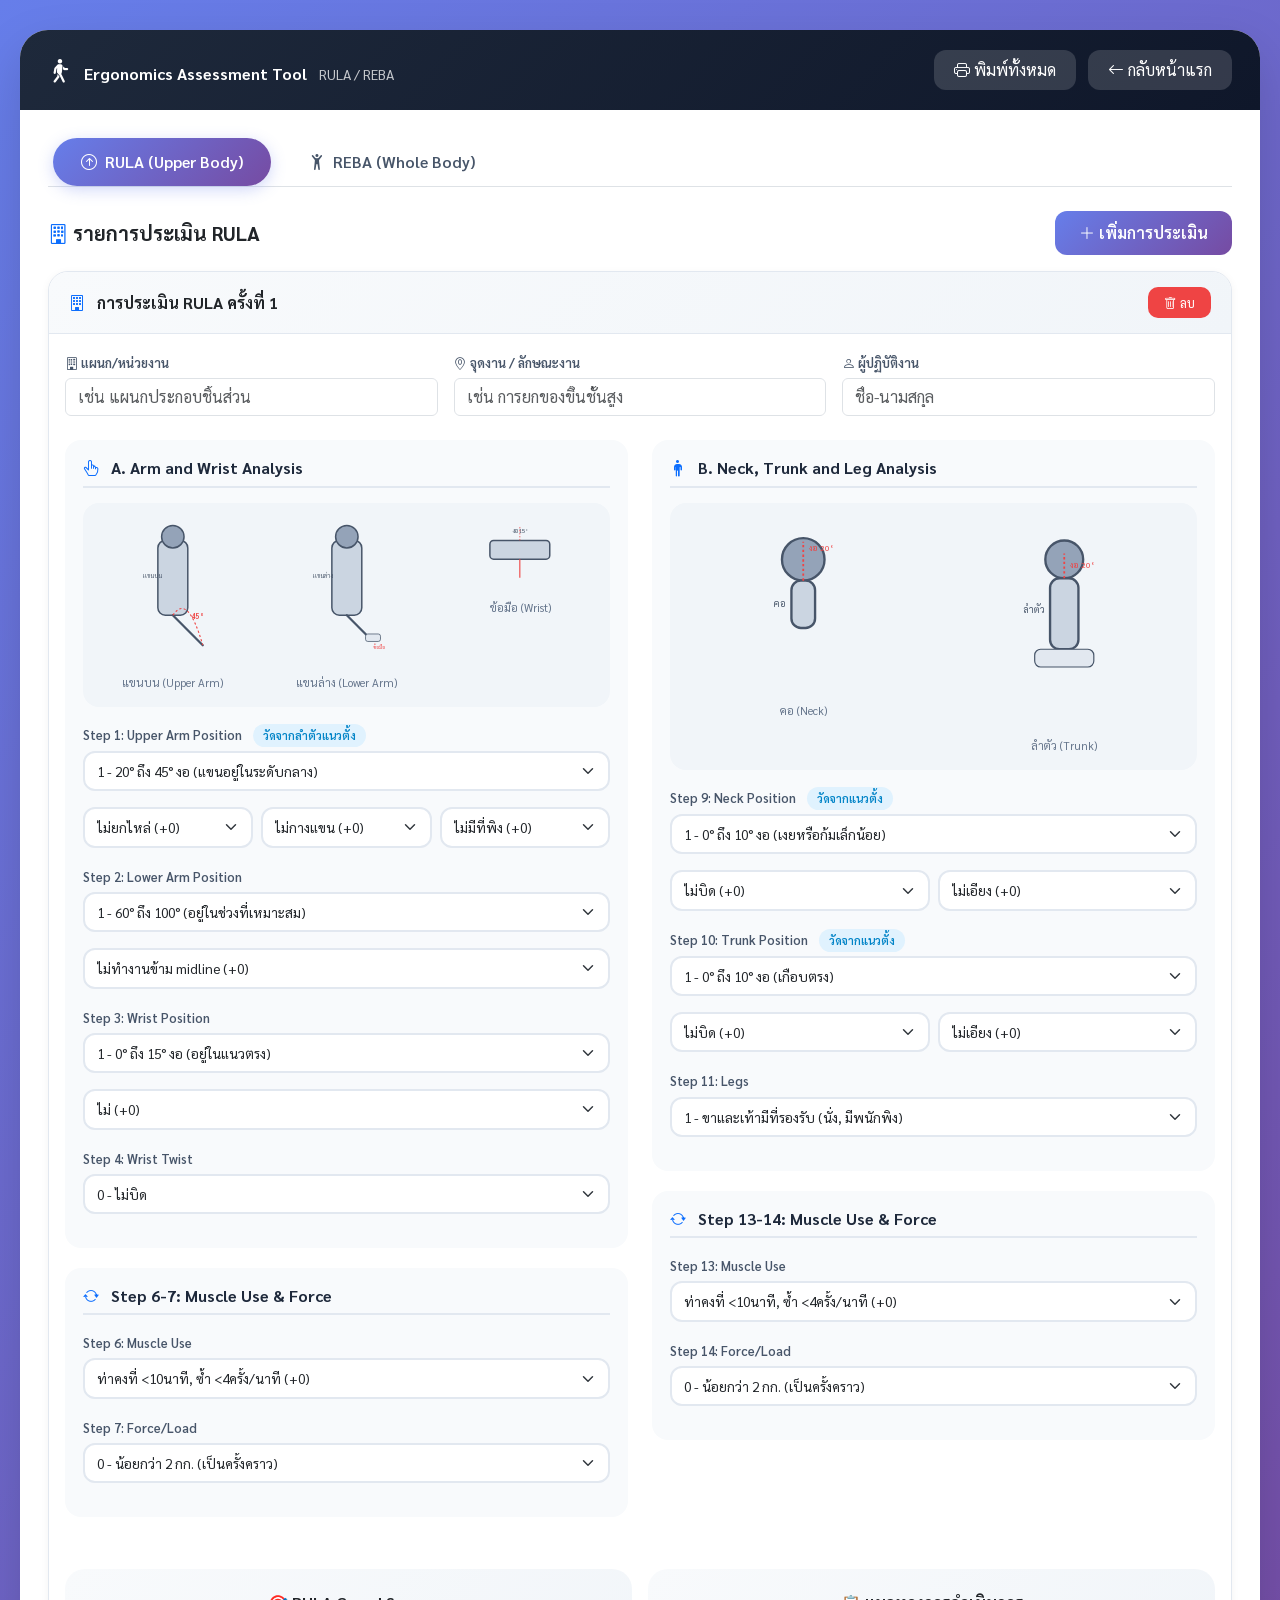
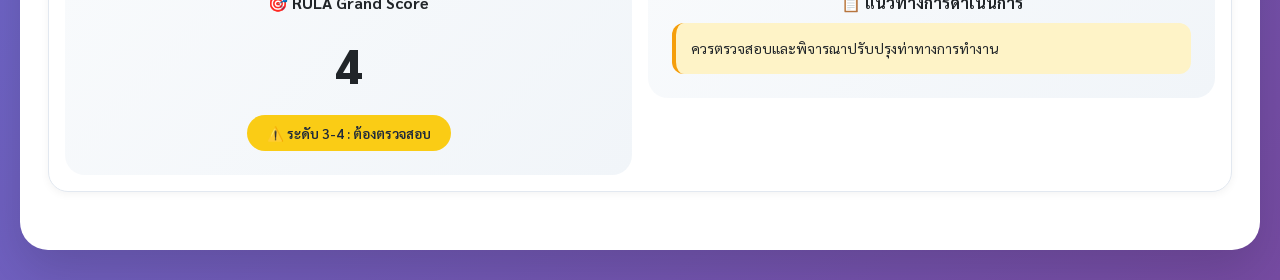
==== ergonomic.html @ 59c5df76 "Add files via upload" ====
<!DOCTYPE html>
<html lang="th">
<head>
    <meta charset="UTF-8">
    <meta name="viewport" content="width=device-width, initial-scale=1.0">
    <title>Ergonomics - RULA & REBA Assessment</title>
    <link href="https://cdnjs.cloudflare.com/ajax/libs/bootstrap/5.3.0/css/bootstrap.min.css" rel="stylesheet">
    <link rel="stylesheet" href="https://cdn.jsdelivr.net/npm/bootstrap-icons@1.11.1/font/bootstrap-icons.css">
    <link href="https://fonts.googleapis.com/css2?family=Sarabun:wght@400;500;600;700&display=swap" rel="stylesheet">
    <style>
        * { font-family: 'Sarabun', sans-serif; }
        
        body {
            background: linear-gradient(135deg, #667eea 0%, #764ba2 100%);
            min-height: 100vh;
            padding: 30px 20px;
        }
        
        .main-container { max-width: 1500px; margin: 0 auto; }
        
        .tool-page {
            background: white;
            border-radius: 28px;
            box-shadow: 0 20px 50px rgba(0,0,0,0.15);
            overflow: hidden;
        }
        
        .tool-header {
            background: linear-gradient(135deg, #1e293b 0%, #0f172a 100%);
            color: white;
            padding: 20px 28px;
        }
        
        .tool-body { padding: 28px; }
        
        .btn-back, .btn-print {
            background: rgba(255,255,255,0.15);
            border: none;
            color: white;
            padding: 8px 20px;
            border-radius: 12px;
            transition: all 0.2s;
        }
        
        .btn-back:hover, .btn-print:hover {
            background: rgba(255,255,255,0.25);
            transform: translateY(-2px);
        }
        
        .nav-tabs .nav-link {
            font-weight: 600;
            color: #475569;
            border: none;
            padding: 12px 28px;
            border-radius: 30px;
            margin: 0 5px;
            transition: all 0.3s;
        }
        
        .nav-tabs .nav-link.active {
            background: linear-gradient(135deg, #667eea 0%, #764ba2 100%);
            color: white;
            box-shadow: 0 4px 15px rgba(102,126,234,0.3);
        }
        
        .assessment-card {
            background: #ffffff;
            border-radius: 20px;
            margin-bottom: 30px;
            border: 1px solid #e2e8f0;
            box-shadow: 0 2px 8px rgba(0,0,0,0.05);
            overflow: hidden;
        }
        
        .card-header-custom {
            background: linear-gradient(135deg, #f8fafc 0%, #f1f5f9 100%);
            padding: 15px 20px;
            border-bottom: 1px solid #e2e8f0;
        }
        
        .form-section {
            background: #f8fafc;
            border-radius: 16px;
            padding: 18px;
            margin-bottom: 20px;
        }
        
        .form-section h6 {
            font-weight: 700;
            color: #1e293b;
            margin-bottom: 15px;
            padding-bottom: 8px;
            border-bottom: 2px solid #e2e8f0;
        }
        
        /* ภาพประกอบท่าทาง */
        .posture-img {
            background: #f1f5f9;
            border-radius: 16px;
            padding: 15px;
            text-align: center;
            margin-bottom: 15px;
        }
        
        .posture-img svg {
            max-width: 100%;
            height: auto;
        }
        
        .posture-img .caption {
            font-size: 0.7rem;
            color: #64748b;
            margin-top: 8px;
        }
        
        .angle-badge {
            background: #e0f2fe;
            color: #0284c7;
            padding: 4px 10px;
            border-radius: 20px;
            font-size: 0.7rem;
            font-weight: 600;
            margin-left: 8px;
        }
        
        .form-label-custom {
            font-weight: 600;
            font-size: 0.8rem;
            color: #475569;
            margin-bottom: 6px;
        }
        
        .form-select {
            border: 2px solid #e2e8f0;
            border-radius: 12px;
            padding: 8px 12px;
            font-size: 0.85rem;
        }
        
        .form-select:focus {
            border-color: #667eea;
            box-shadow: 0 0 0 3px rgba(102,126,234,0.1);
        }
        
        .score-card {
            background: linear-gradient(135deg, #f8fafc 0%, #f1f5f9 100%);
            border-radius: 20px;
            padding: 24px;
            text-align: center;
        }
        
        .risk-score { font-size: 3rem; font-weight: 800; margin: 15px 0; }
        
        .result-badge {
            padding: 8px 20px;
            border-radius: 30px;
            font-weight: 600;
            font-size: 0.85rem;
            display: inline-block;
        }
        
        .level-1 { background: #22c55e; color: white; }
        .level-2 { background: #84cc16; color: white; }
        .level-3 { background: #facc15; color: #1e293b; }
        .level-4 { background: #f97316; color: white; }
        .level-5 { background: #ef4444; color: white; }
        .level-6 { background: #7c2d12; color: white; }
        .level-7 { background: #450a0a; color: white; }
        
        .action-card {
            background: #fef3c7;
            border-left: 4px solid #f59e0b;
            padding: 15px;
            border-radius: 12px;
            margin-top: 10px;
            text-align: left;
        }
        
        .btn-gradient {
            background: linear-gradient(135deg, #667eea 0%, #764ba2 100%);
            border: none;
            color: white;
            padding: 10px 24px;
            border-radius: 12px;
            font-weight: 600;
            transition: all 0.3s;
        }
        
        .btn-gradient:hover {
            transform: translateY(-2px);
            box-shadow: 0 5px 15px rgba(102,126,234,0.4);
        }
        
        .btn-danger-custom {
            background: #ef4444;
            border: none;
            color: white;
            padding: 6px 16px;
            border-radius: 10px;
            font-size: 0.8rem;
        }
        
        .btn-danger-custom:hover { background: #dc2626; }
        
        @media print {
            body { background: white; padding: 0; }
            .no-print, .tool-header .btn-back, .tool-header .btn-print,
            .btn-gradient, .btn-danger-custom { display: none !important; }
            .assessment-card { break-inside: avoid; page-break-inside: avoid; }
            .posture-img svg { max-width: 100%; }
        }
        
        @media (max-width: 768px) {
            body { padding: 20px 15px; }
            .tool-body { padding: 20px; }
            .risk-score { font-size: 2rem; }
        }
    </style>
</head>
<body>

<div class="main-container">
    <div class="tool-page">
        <div class="tool-header d-flex justify-content-between align-items-center">
            <div>
                <i class="bi bi-person-walking fs-4 me-2"></i>
                <strong>Ergonomics Assessment Tool</strong>
                <span class="ms-2 small opacity-75">RULA / REBA</span>
            </div>
            <div class="no-print">
                <button class="btn-print me-2" onclick="window.print()"><i class="bi bi-printer"></i> พิมพ์ทั้งหมด</button>
                <button class="btn-back" onclick="location.href='index.html'"><i class="bi bi-arrow-left"></i> กลับหน้าแรก</button>
            </div>
        </div>
        
        <div class="tool-body">
            <ul class="nav nav-tabs mb-4" id="ergoTab" role="tablist">
                <li class="nav-item">
                    <button class="nav-link active" data-bs-toggle="tab" data-bs-target="#rula">
                        <i class="bi bi-arrow-up-circle me-2"></i>RULA (Upper Body)
                    </button>
                </li>
                <li class="nav-item">
                    <button class="nav-link" data-bs-toggle="tab" data-bs-target="#reba">
                        <i class="bi bi-person-arms-up me-2"></i>REBA (Whole Body)
                    </button>
                </li>
            </ul>
            
            <div class="tab-content">
                <!-- ==================== RULA TAB ==================== -->
                <div class="tab-pane fade show active" id="rula">
                    <div class="d-flex justify-content-between align-items-center mb-3 no-print">
                        <h5 class="fw-bold mb-0"><i class="bi bi-building text-primary"></i> รายการประเมิน RULA</h5>
                        <button class="btn-gradient btn-sm" onclick="addRulaAssessment()">
                            <i class="bi bi-plus-lg"></i> เพิ่มการประเมิน
                        </button>
                    </div>
                    <div id="rulaContainer"></div>
                </div>
                
                <!-- ==================== REBA TAB ==================== -->
                <div class="tab-pane fade" id="reba">
                    <div class="d-flex justify-content-between align-items-center mb-3 no-print">
                        <h5 class="fw-bold mb-0"><i class="bi bi-building text-success"></i> รายการประเมิน REBA</h5>
                        <button class="btn-gradient btn-sm" onclick="addRebaAssessment()">
                            <i class="bi bi-plus-lg"></i> เพิ่มการประเมิน
                        </button>
                    </div>
                    <div id="rebaContainer"></div>
                </div>
            </div>
        </div>
    </div>
</div>

<script src="https://cdn.jsdelivr.net/npm/bootstrap@5.3.0/dist/js/bootstrap.bundle.min.js"></script>
<script>
    let rulaCount = 0;
    let rebaCount = 0;
    
    // ฟังก์ชันสร้าง SVG ภาพประกอบ Upper Arm
    function getUpperArmSVG() {
        return `<svg viewBox="0 0 200 200" width="100%" height="120">
            <rect x="80" y="30" width="40" height="100" rx="10" fill="#cbd5e1" stroke="#475569" stroke-width="2"/>
            <circle cx="100" cy="25" r="15" fill="#94a3b8" stroke="#475569" stroke-width="2"/>
            <line x1="100" y1="130" x2="140" y2="170" stroke="#475569" stroke-width="3" stroke-linecap="round"/>
            <!-- แสดงองศา -->
            <path d="M 100 130 Q 120 100 140 170" fill="none" stroke="#ef4444" stroke-width="1.5" stroke-dasharray="3,3"/>
            <text x="125" y="135" font-size="9" fill="#ef4444" font-weight="bold">45°</text>
            <text x="60" y="80" font-size="8" fill="#475569">แขนบน</text>
        </svg>`;
    }
    
    function getLowerArmSVG() {
        return `<svg viewBox="0 0 200 200" width="100%" height="120">
            <rect x="80" y="30" width="40" height="100" rx="10" fill="#cbd5e1" stroke="#475569" stroke-width="2"/>
            <circle cx="100" cy="25" r="15" fill="#94a3b8" stroke="#475569" stroke-width="2"/>
            <line x1="100" y1="130" x2="130" y2="160" stroke="#475569" stroke-width="3" stroke-linecap="round"/>
            <!-- ข้อมือ -->
            <rect x="125" y="155" width="20" height="10" rx="3" fill="#e2e8f0" stroke="#475569" stroke-width="1"/>
            <text x="55" y="80" font-size="8" fill="#475569">แขนล่าง</text>
            <text x="135" y="175" font-size="7" fill="#ef4444">ข้อมือ</text>
        </svg>`;
    }
    
    function getWristSVG() {
        return `<svg viewBox="0 0 200 100" width="100%" height="60">
            <rect x="60" y="30" width="80" height="25" rx="5" fill="#cbd5e1" stroke="#475569" stroke-width="2"/>
            <text x="100" y="20" text-anchor="middle" font-size="8" fill="#475569">งอ 15°</text>
            <line x1="100" y1="30" x2="100" y2="10" stroke="#ef4444" stroke-width="1" stroke-dasharray="2,2"/>
            <path d="M 100 55 Q 100 70 100 80" fill="none" stroke="#ef4444" stroke-width="1.5"/>
        </svg>`;
    }
    
    function getNeckSVG() {
        return `<svg viewBox="0 0 200 150" width="100%" height="90">
            <circle cx="100" cy="35" r="18" fill="#94a3b8" stroke="#475569" stroke-width="2"/>
            <rect x="90" y="53" width="20" height="40" rx="8" fill="#cbd5e1" stroke="#475569" stroke-width="2"/>
            <path d="M 100 53 Q 100 35 100 20" fill="none" stroke="#ef4444" stroke-width="1.5" stroke-dasharray="2,2"/>
            <text x="105" y="28" font-size="7" fill="#ef4444">งอ 20°</text>
            <text x="75" y="75" font-size="8" fill="#475569">คอ</text>
        </svg>`;
    }
    
    function getTrunkSVG() {
        return `<svg viewBox="0 0 200 180" width="100%" height="110">
            <circle cx="100" cy="35" r="16" fill="#94a3b8" stroke="#475569" stroke-width="2"/>
            <rect x="88" y="51" width="24" height="60" rx="8" fill="#cbd5e1" stroke="#475569" stroke-width="2"/>
            <rect x="75" y="111" width="50" height="15" rx="5" fill="#e2e8f0" stroke="#475569" stroke-width="1"/>
            <path d="M 100 51 L 100 30" fill="none" stroke="#ef4444" stroke-width="1.5" stroke-dasharray="2,2"/>
            <text x="105" y="42" font-size="7" fill="#ef4444">งอ 20°</text>
            <text x="65" y="80" font-size="8" fill="#475569">ลำตัว</text>
        </svg>`;
    }
    
    // ==================== RULA ====================
    function addRulaAssessment() {
        rulaCount++;
        const html = `
            <div class="assessment-card" id="rula-card-${rulaCount}">
                <div class="card-header-custom d-flex justify-content-between align-items-center">
                    <div>
                        <i class="bi bi-building text-primary me-2"></i>
                        <strong>การประเมิน RULA ครั้งที่ ${rulaCount}</strong>
                    </div>
                    <button class="btn-danger-custom btn-sm no-print" onclick="document.getElementById('rula-card-${rulaCount}').remove()">
                        <i class="bi bi-trash"></i> ลบ
                    </button>
                </div>
                
                <div class="p-3">
                    <div class="row g-3 mb-4">
                        <div class="col-md-4">
                            <label class="form-label-custom"><i class="bi bi-building"></i> แผนก/หน่วยงาน</label>
                            <input type="text" class="form-control rula-dept" id="rula-dept-${rulaCount}" placeholder="เช่น แผนกประกอบชิ้นส่วน">
                        </div>
                        <div class="col-md-4">
                            <label class="form-label-custom"><i class="bi bi-geo-alt"></i> จุดงาน / ลักษณะงาน</label>
                            <input type="text" class="form-control rula-workstation" id="rula-ws-${rulaCount}" placeholder="เช่น การยกของขึ้นชั้นสูง">
                        </div>
                        <div class="col-md-4">
                            <label class="form-label-custom"><i class="bi bi-person"></i> ผู้ปฏิบัติงาน</label>
                            <input type="text" class="form-control rula-worker" id="rula-worker-${rulaCount}" placeholder="ชื่อ-นามสกุล">
                        </div>
                    </div>
                    
                    <div class="row">
                        <!-- A. Arm and Wrist Analysis -->
                        <div class="col-md-6">
                            <div class="form-section">
                                <h6><i class="bi bi-hand-index-thumb text-primary me-2"></i> A. Arm and Wrist Analysis</h6>
                                
                                <!-- Upper Arm ภาพประกอบ -->
                                <div class="posture-img">
                                    <div class="row">
                                        <div class="col-4">${getUpperArmSVG()}<div class="caption">แขนบน (Upper Arm)</div></div>
                                        <div class="col-4">${getLowerArmSVG()}<div class="caption">แขนล่าง (Lower Arm)</div></div>
                                        <div class="col-4">${getWristSVG()}<div class="caption">ข้อมือ (Wrist)</div></div>
                                    </div>
                                </div>
                                
                                <!-- Step 1: Upper Arm -->
                                <div class="mb-3">
                                    <label class="form-label-custom">Step 1: Upper Arm Position <span class="angle-badge">วัดจากลำตัวแนวตั้ง</span></label>
                                    <select class="form-select rula-upper" data-id="${rulaCount}">
                                        <option value="1">1 - 20° ถึง 45° งอ (แขนอยู่ในระดับกลาง)</option>
                                        <option value="2">2 - 45° ถึง 90° งอ (แขนยกขึ้น)</option>
                                        <option value="3">3 - มากกว่า 90° งอ (แขนยกสูง)</option>
                                        <option value="4">4 - ยกไหล่ / แขนพาดหลัง</option>
                                    </select>
                                </div>
                                
                                <!-- Step 1a Adjustments -->
                                <div class="row g-2 mb-3">
                                    <div class="col-4">
                                        <select class="form-select form-select-sm rula-raised" data-id="${rulaCount}">
                                            <option value="0">ไม่ยกไหล่ (+0)</option>
                                            <option value="1">ยกไหล่ (+1)</option>
                                        </select>
                                    </div>
                                    <div class="col-4">
                                        <select class="form-select form-select-sm rula-abducted" data-id="${rulaCount}">
                                            <option value="0">ไม่กางแขน (+0)</option>
                                            <option value="1">กางแขน (+1)</option>
                                        </select>
                                    </div>
                                    <div class="col-4">
                                        <select class="form-select form-select-sm rula-supported" data-id="${rulaCount}">
                                            <option value="0">ไม่มีที่พิง (+0)</option>
                                            <option value="-1">มีที่พิงหรือตัวเอน (-1)</option>
                                        </select>
                                    </div>
                                </div>
                                
                                <!-- Step 2: Lower Arm -->
                                <div class="mb-3">
                                    <label class="form-label-custom">Step 2: Lower Arm Position</label>
                                    <select class="form-select rula-lower" data-id="${rulaCount}">
                                        <option value="1">1 - 60° ถึง 100° (อยู่ในช่วงที่เหมาะสม)</option>
                                        <option value="2">2 - น้อยกว่า 60° หรือ มากกว่า 100° (งอมากหรือเหยียดตรง)</option>
                                    </select>
                                </div>
                                
                                <!-- Step 2a -->
                                <div class="mb-3">
                                    <select class="form-select rula-midline" data-id="${rulaCount}">
                                        <option value="0">ไม่ทำงานข้าม midline (+0)</option>
                                        <option value="1">ทำงานข้าม midline หรือออกนอกตัว (+1)</option>
                                    </select>
                                </div>
                                
                                <!-- Step 3: Wrist -->
                                <div class="mb-3">
                                    <label class="form-label-custom">Step 3: Wrist Position</label>
                                    <select class="form-select rula-wrist" data-id="${rulaCount}">
                                        <option value="1">1 - 0° ถึง 15° งอ (อยู่ในแนวตรง)</option>
                                        <option value="2">2 - มากกว่า 15° งอ (งอหรือเหยียดมาก)</option>
                                    </select>
                                </div>
                                
                                <!-- Step 3a -->
                                <div class="mb-3">
                                    <select class="form-select rula-wrist-bend" data-id="${rulaCount}">
                                        <option value="0">ไม่ (+0)</option>
                                        <option value="1">งอจาก midline หรือเอียงข้าง (+1)</option>
                                    </select>
                                </div>
                                
                                <!-- Step 4: Wrist Twist -->
                                <div class="mb-3">
                                    <label class="form-label-custom">Step 4: Wrist Twist</label>
                                    <select class="form-select rula-wrist-twist" data-id="${rulaCount}">
                                        <option value="0">0 - ไม่บิด</option>
                                        <option value="1">1 - บิดในระดับกลาง</option>
                                        <option value="2">2 - บิดสุดช่วง</option>
                                    </select>
                                </div>
                            </div>
                            
                            <!-- Muscle & Force -->
                            <div class="form-section">
                                <h6><i class="bi bi-arrow-repeat me-2 text-primary"></i> Step 6-7: Muscle Use & Force</h6>
                                <div class="mb-3">
                                    <label class="form-label-custom">Step 6: Muscle Use</label>
                                    <select class="form-select rula-muscle" data-id="${rulaCount}">
                                        <option value="0">ท่าคงที่ &lt;10นาที, ซ้ำ &lt;4ครั้ง/นาที (+0)</option>
                                        <option value="1">ท่าคงที่ &gt;10นาที หรือ ซ้ำ &gt;4ครั้ง/นาที (+1)</option>
                                    </select>
                                </div>
                                <div class="mb-3">
                                    <label class="form-label-custom">Step 7: Force/Load</label>
                                    <select class="form-select rula-force" data-id="${rulaCount}">
                                        <option value="0">0 - น้อยกว่า 2 กก. (เป็นครั้งคราว)</option>
                                        <option value="1">1 - 2-10 กก. (เป็นครั้งคราว)</option>
                                        <option value="2">2 - 2-10 กก. (คงที่หรือซ้ำ)</option>
                                        <option value="3">3 - มากกว่า 10 กก. หรือซ้ำ หรือแรงกระแทก</option>
                                    </select>
                                </div>
                            </div>
                        </div>
                        
                        <!-- B. Neck, Trunk and Leg Analysis -->
                        <div class="col-md-6">
                            <div class="form-section">
                                <h6><i class="bi bi-person-standing text-primary me-2"></i> B. Neck, Trunk and Leg Analysis</h6>
                                
                                <!-- Neck & Trunk ภาพประกอบ -->
                                <div class="posture-img">
                                    <div class="row">
                                        <div class="col-6">${getNeckSVG()}<div class="caption">คอ (Neck)</div></div>
                                        <div class="col-6">${getTrunkSVG()}<div class="caption">ลำตัว (Trunk)</div></div>
                                    </div>
                                </div>
                                
                                <!-- Step 9: Neck -->
                                <div class="mb-3">
                                    <label class="form-label-custom">Step 9: Neck Position <span class="angle-badge">วัดจากแนวตั้ง</span></label>
                                    <select class="form-select rula-neck" data-id="${rulaCount}">
                                        <option value="1">1 - 0° ถึง 10° งอ (เงยหรือก้มเล็กน้อย)</option>
                                        <option value="2">2 - 10° ถึง 20° งอ (ก้มปานกลาง)</option>
                                        <option value="3">3 - มากกว่า 20° งอ (ก้มมาก)</option>
                                        <option value="4">4 - เหยียด (แหงนคอ)</option>
                                    </select>
                                </div>
                                
                                <!-- Step 9a -->
                                <div class="row g-2 mb-3">
                                    <div class="col-6">
                                        <select class="form-select form-select-sm rula-neck-twist" data-id="${rulaCount}">
                                            <option value="0">ไม่บิด (+0)</option>
                                            <option value="1">บิด (+1)</option>
                                        </select>
                                    </div>
                                    <div class="col-6">
                                        <select class="form-select form-select-sm rula-neck-side" data-id="${rulaCount}">
                                            <option value="0">ไม่เอียง (+0)</option>
                                            <option value="1">เอียงข้าง (+1)</option>
                                        </select>
                                    </div>
                                </div>
                                
                                <!-- Step 10: Trunk -->
                                <div class="mb-3">
                                    <label class="form-label-custom">Step 10: Trunk Position <span class="angle-badge">วัดจากแนวตั้ง</span></label>
                                    <select class="form-select rula-trunk" data-id="${rulaCount}">
                                        <option value="1">1 - 0° ถึง 10° งอ (เกือบตรง)</option>
                                        <option value="2">2 - 10° ถึง 20° งอ (ก้มเล็กน้อย)</option>
                                        <option value="3">3 - 20° ถึง 60° งอ (ก้มปานกลาง)</option>
                                        <option value="4">4 - มากกว่า 60° งอ (ก้มมาก)</option>
                                    </select>
                                </div>
                                
                                <!-- Step 10a -->
                                <div class="row g-2 mb-3">
                                    <div class="col-6">
                                        <select class="form-select form-select-sm rula-trunk-twist" data-id="${rulaCount}">
                                            <option value="0">ไม่บิด (+0)</option>
                                            <option value="1">บิด (+1)</option>
                                        </select>
                                    </div>
                                    <div class="col-6">
                                        <select class="form-select form-select-sm rula-trunk-side" data-id="${rulaCount}">
                                            <option value="0">ไม่เอียง (+0)</option>
                                            <option value="1">เอียงข้าง (+1)</option>
                                        </select>
                                    </div>
                                </div>
                                
                                <!-- Step 11: Legs -->
                                <div class="mb-3">
                                    <label class="form-label-custom">Step 11: Legs</label>
                                    <select class="form-select rula-legs" data-id="${rulaCount}">
                                        <option value="1">1 - ขาและเท้ามีที่รองรับ (นั่ง, มีพนักพิง)</option>
                                        <option value="2">2 - ขาและเท้าไม่มีที่รองรับ (ยืน, เดิน, เอนตัว)</option>
                                    </select>
                                </div>
                            </div>
                            
                            <!-- Muscle & Force for Neck/Trunk -->
                            <div class="form-section">
                                <h6><i class="bi bi-arrow-repeat me-2 text-primary"></i> Step 13-14: Muscle Use & Force</h6>
                                <div class="mb-3">
                                    <label class="form-label-custom">Step 13: Muscle Use</label>
                                    <select class="form-select rula-muscle-b" data-id="${rulaCount}">
                                        <option value="0">ท่าคงที่ &lt;10นาที, ซ้ำ &lt;4ครั้ง/นาที (+0)</option>
                                        <option value="1">ท่าคงที่ &gt;10นาที หรือ ซ้ำ &gt;4ครั้ง/นาที (+1)</option>
                                    </select>
                                </div>
                                <div class="mb-3">
                                    <label class="form-label-custom">Step 14: Force/Load</label>
                                    <select class="form-select rula-force-b" data-id="${rulaCount}">
                                        <option value="0">0 - น้อยกว่า 2 กก. (เป็นครั้งคราว)</option>
                                        <option value="1">1 - 2-10 กก. (เป็นครั้งคราว)</option>
                                        <option value="2">2 - 2-10 กก. (คงที่หรือซ้ำ)</option>
                                        <option value="3">3 - มากกว่า 10 กก. หรือซ้ำ หรือแรงกระแทก</option>
                                    </select>
                                </div>
                            </div>
                        </div>
                    </div>
                    
                    <!-- RULA Results -->
                    <div class="row mt-3 g-3" id="rula-result-${rulaCount}">
                        <div class="col-md-6">
                            <div class="score-card">
                                <h6 class="fw-bold mb-2">🎯 RULA Grand Score</h6>
                                <div class="risk-score" id="rula-score-${rulaCount}">-</div>
                                <div id="rula-level-${rulaCount}"></div>
                            </div>
                        </div>
                        <div class="col-md-6">
                            <div class="score-card">
                                <h6 class="fw-bold mb-2">📋 แนวทางการดำเนินการ</h6>
                                <div id="rula-action-${rulaCount}" class="small">รอการประเมิน...</div>
                            </div>
                        </div>
                    </div>
                </div>
            </div>
        `;
        document.getElementById('rulaContainer').insertAdjacentHTML('beforeend', html);
        attachRulaEvents(rulaCount);
    }
    
    function attachRulaEvents(id) {
        const selectors = ['.rula-upper', '.rula-raised', '.rula-abducted', '.rula-supported',
            '.rula-lower', '.rula-midline', '.rula-wrist', '.rula-wrist-bend',
            '.rula-wrist-twist', '.rula-neck', '.rula-neck-twist', '.rula-neck-side',
            '.rula-trunk', '.rula-trunk-twist', '.rula-trunk-side', '.rula-legs',
            '.rula-muscle', '.rula-force', '.rula-muscle-b', '.rula-force-b'];
        
        for (let s of selectors) {
            const el = document.querySelector(`${s}[data-id="${id}"]`);
            if (el) {
                el.removeEventListener('change', () => calculateRULAForId(id));
                el.addEventListener('change', () => calculateRULAForId(id));
            }
        }
        calculateRULAForId(id);
    }
    
    function calculateRULAForId(id) {
        function getVal(selector) {
            let el = document.querySelector(`${selector}[data-id="${id}"]`);
            return el ? parseInt(el.value) : 0;
        }
        
        // Upper Arm Score
        let upper = getVal('.rula-upper') || 1;
        let raised = getVal('.rula-raised') || 0;
        let abducted = getVal('.rula-abducted') || 0;
        let supported = getVal('.rula-supported') || 0;
        let upperScore = Math.min(7, Math.max(1, upper + raised + abducted + supported));
        
        // Lower Arm Score
        let lower = getVal('.rula-lower') || 1;
        let midline = getVal('.rula-midline') || 0;
        let lowerScore = lower + midline;
        
        // Wrist Score
        let wrist = getVal('.rula-wrist') || 1;
        let wristBend = getVal('.rula-wrist-bend') || 0;
        let wristScore = wrist + wristBend;
        let wristTwist = getVal('.rula-wrist-twist') || 0;
        
        // Table A
        let tableA = [
            [1,2,2,3,3], [2,2,3,3,4], [3,3,4,4,5],
            [3,4,4,5,5], [4,4,5,5,6], [4,5,5,6,6],
            [5,5,6,6,7], [5,6,6,7,7]
        ];
        let postureA = tableA[Math.min(upperScore,7)-1][Math.min(wristScore,4)];
        
        let muscleA = getVal('.rula-muscle') || 0;
        let forceA = getVal('.rula-force') || 0;
        let armScore = postureA + muscleA + forceA;
        
        // Neck Score
        let neck = getVal('.rula-neck') || 1;
        let neckTwist = getVal('.rula-neck-twist') || 0;
        let neckSide = getVal('.rula-neck-side') || 0;
        let neckScore = Math.min(4, neck + neckTwist + neckSide);
        
        // Trunk Score
        let trunk = getVal('.rula-trunk') || 1;
        let trunkTwist = getVal('.rula-trunk-twist') || 0;
        let trunkSide = getVal('.rula-trunk-side') || 0;
        let trunkScore = Math.min(4, trunk + trunkTwist + trunkSide);
        
        // Legs
        let legs = getVal('.rula-legs') || 1;
        
        // Table B
        let tableB = [
            [1,2,3,4,5,6,7], [2,3,4,5,6,7,8],
            [3,4,5,6,7,8,9], [4,5,6,7,8,9,9]
        ];
        let postureB = tableB[neckScore-1][trunkScore-1];
        if (legs === 2) postureB += 1;
        
        let muscleB = getVal('.rula-muscle-b') || 0;
        let forceB = getVal('.rula-force-b') || 0;
        let neckTrunkScore = postureB + muscleB + forceB;
        
        // Table C
        let tableC = [
            [1,2,3,3,4,5,5,5,6,7,7,7],
            [2,3,4,4,5,6,6,6,7,7,7,7],
            [3,4,5,5,6,7,7,7,7,7,7,7],
            [3,4,5,5,6,7,7,7,7,7,7,7],
            [4,5,6,6,7,7,7,7,7,7,7,7],
            [4,5,6,6,7,7,7,7,7,7,7,7],
            [5,6,7,7,7,7,7,7,7,7,7,7]
        ];
        let finalScore = tableC[Math.min(armScore,6)][Math.min(neckTrunkScore,11)];
        
        // Display
        document.getElementById(`rula-score-${id}`).innerHTML = finalScore;
        
        let levelText = "", levelClass = "", actionText = "";
        if (finalScore <= 2) {
            levelText = "✅ ระดับ 1-2 : ยอมรับได้";
            levelClass = "level-1";
            actionText = "ไม่จำเป็นต้องดำเนินการเพิ่มเติม ติดตามประเมินตามปกติ";
        } else if (finalScore <= 4) {
            levelText = "⚠️ ระดับ 3-4 : ต้องตรวจสอบ";
            levelClass = "level-3";
            actionText = "ควรตรวจสอบและพิจารณาปรับปรุงท่าทางการทำงาน";
        } else if (finalScore <= 6) {
            levelText = "🔴 ระดับ 5-6 : ต้องปรับปรุงโดยด่วน";
            levelClass = "level-5";
            actionText = "จำเป็นต้องดำเนินการปรับปรุงแก้ไขท่าทางการทำงานโดยเร็ว";
        } else {
            levelText = "🆘 ระดับ 7 : อันตรายสูงมาก";
            levelClass = "level-7";
            actionText = "หยุดงานและดำเนินการปรับปรุงทันที";
        }
        
        document.getElementById(`rula-level-${id}`).innerHTML = `<span class="result-badge ${levelClass}">${levelText}</span>`;
        document.getElementById(`rula-action-${id}`).innerHTML = `<div class="action-card">${actionText}</div>`;
    }
    
    // ==================== REBA ====================
    function addRebaAssessment() {
        rebaCount++;
        const html = `
            <div class="assessment-card" id="reba-card-${rebaCount}">
                <div class="card-header-custom d-flex justify-content-between align-items-center">
                    <div>
                        <i class="bi bi-building text-success me-2"></i>
                        <strong>การประเมิน REBA ครั้งที่ ${rebaCount}</strong>
                    </div>
                    <button class="btn-danger-custom btn-sm no-print" onclick="document.getElementById('reba-card-${rebaCount}').remove()">
                        <i class="bi bi-trash"></i> ลบ
                    </button>
                </div>
                
                <div class="p-3">
                    <div class="row g-3 mb-4">
                        <div class="col-md-4">
                            <label class="form-label-custom"><i class="bi bi-building"></i> แผนก/หน่วยงาน</label>
                            <input type="text" class="form-control reba-dept" id="reba-dept-${rebaCount}" placeholder="เช่น แผนกขนย้าย">
                        </div>
                        <div class="col-md-4">
                            <label class="form-label-custom"><i class="bi bi-geo-alt"></i> จุดงาน / ลักษณะงาน</label>
                            <input type="text" class="form-control reba-workstation" id="reba-ws-${rebaCount}" placeholder="เช่น การยกของหนัก">
                        </div>
                        <div class="col-md-4">
                            <label class="form-label-custom"><i class="bi bi-person"></i> ผู้ปฏิบัติงาน</label>
                            <input type="text" class="form-control reba-worker" id="reba-worker-${rebaCount}" placeholder="ชื่อ-นามสกุล">
                        </div>
                    </div>
                    
                    <div class="row">
                        <div class="col-md-6">
                            <div class="form-section">
                                <h6><i class="bi bi-people text-success me-2"></i> A. Neck, Trunk and Leg Analysis</h6>
                                
                                <div class="posture-img">
                                    <div class="row">
                                        <div class="col-6">${getNeckSVG()}<div class="caption">คอ (Neck)</div></div>
                                        <div class="col-6">${getTrunkSVG()}<div class="caption">ลำตัว (Trunk)</div></div>
                                    </div>
                                </div>
                                
                                <div class="mb-2">
                                    <label class="form-label-custom">Neck Position</label>
                                    <select class="form-select reba-neck" data-reba-id="${rebaCount}">
                                        <option value="1">1 - 0° ถึง 20° งอ</option>
                                        <option value="2">2 - มากกว่า 20° งอ หรือ เหยียด</option>
                                    </select>
                                </div>
                                <div class="row g-2 mb-2">
                                    <div class="col-6"><select class="form-select reba-neck-twist" data-reba-id="${rebaCount}"><option value="0">ไม่บิด (0)</option><option value="1">บิด (+1)</option></select></div>
                                    <div class="col-6"><select class="form-select reba-neck-side" data-reba-id="${rebaCount}"><option value="0">ไม่เอียง (0)</option><option value="1">เอียง (+1)</option></select></div>
                                </div>
                                
                                <div class="mb-2">
                                    <label class="form-label-custom">Trunk Position</label>
                                    <select class="form-select reba-trunk" data-reba-id="${rebaCount}">
                                        <option value="1">1 - upright (ตรง)</option>
                                        <option value="2">2 - 0-20° งอ/เหยียด</option>
                                        <option value="3">3 - 20-60° งอ</option>
                                        <option value="4">4 - >60° งอ</option>
                                    </select>
                                </div>
                                <div class="row g-2 mb-2">
                                    <div class="col-6"><select class="form-select reba-trunk-twist" data-reba-id="${rebaCount}"><option value="0">ไม่บิด (0)</option><option value="1">บิด (+1)</option></select></div>
                                    <div class="col-6"><select class="form-select reba-trunk-side" data-reba-id="${rebaCount}"><option value="0">ไม่เอียง (0)</option><option value="1">เอียง (+1)</option></select></div>
                                </div>
                                
                                <div class="mb-2">
                                    <label class="form-label-custom">Legs</label>
                                    <select class="form-select reba-legs" data-reba-id="${rebaCount}">
                                        <option value="1">1 - นั่ง/เดิน</option>
                                        <option value="2">2 - ยืน/ขาเดียว</option>
                                        <option value="3">3 - กึ่งย่อ/เดินไม่ได้</option>
                                    </select>
                                </div>
                                
                                <div class="mb-2">
                                    <label class="form-label-custom">Force/Load</label>
                                    <select class="form-select reba-load" data-reba-id="${rebaCount}">
                                        <option value="0">0 - <5 กก.</option>
                                        <option value="1">1 - 5-10 กก.</option>
                                        <option value="2">2 - >10 กก.</option>
                                        <option value="3">3 - แรงกระแทก/แรงสะสมเร็ว</option>
                                    </select>
                                </div>
                            </div>
                        </div>
                        
                        <div class="col-md-6">
                            <div class="form-section">
                                <h6><i class="bi bi-arms-up text-success me-2"></i> B. Arm and Wrist Analysis</h6>
                                
                                <div class="posture-img">
                                    <div class="row">
                                        <div class="col-6">${getUpperArmSVG()}<div class="caption">แขนบน (Upper Arm)</div></div>
                                        <div class="col-6">${getWristSVG()}<div class="caption">ข้อมือ (Wrist)</div></div>
                                    </div>
                                </div>
                                
                                <div class="mb-2">
                                    <label class="form-label-custom">Upper Arm Position</label>
                                    <select class="form-select reba-upper" data-reba-id="${rebaCount}">
                                        <option value="1">1 - 20-45° งอ</option>
                                        <option value="2">2 - 45-90° งอ</option>
                                        <option value="3">3 - >90° งอ</option>
                                        <option value="4">4 - ยกไหล่/พาดหลัง</option>
                                    </select>
                                </div>
                                <div class="row g-2 mb-2">
                                    <div class="col-6"><select class="form-select reba-upper-raised" data-reba-id="${rebaCount}"><option value="0">ไม่ยกไหล่ (0)</option><option value="1">ยกไหล่ (+1)</option></select></div>
                                    <div class="col-6"><select class="form-select reba-upper-abduct" data-reba-id="${rebaCount}"><option value="0">ไม่กาง (0)</option><option value="1">กาง (+1)</option></select></div>
                                </div>
                                
                                <div class="mb-2">
                                    <label class="form-label-custom">Lower Arm Position</label>
                                    <select class="form-select reba-lower" data-reba-id="${rebaCount}">
                                        <option value="1">1 - 60-100°</option>
                                        <option value="2">2 - <60° หรือ >100°</option>
                                    </select>
                                </div>
                                
                                <div class="mb-2">
                                    <label class="form-label-custom">Wrist Position</label>
                                    <select class="form-select reba-wrist" data-reba-id="${rebaCount}">
                                        <option value="1">1 - 0-15° งอ</option>
                                        <option value="2">2 - >15° งอ/เหยียด</option>
                                    </select>
                                </div>
                                <div class="mb-2">
                                    <select class="form-select reba-wrist-bend" data-reba-id="${rebaCount}">
                                        <option value="0">ไม่บิด/เฉียง (0)</option>
                                        <option value="1">บิด/เฉียง (+1)</option>
                                    </select>
                                </div>
                                
                                <div class="mb-2">
                                    <label class="form-label-custom">Coupling (การจับ)</label>
                                    <select class="form-select reba-coupling" data-reba-id="${rebaCount}">
                                        <option value="0">0 - จับได้ดี</option>
                                        <option value="1">1 - จับได้พอใช้</option>
                                        <option value="2">2 - จับได้ยาก</option>
                                        <option value="3">3 - จับไม่ได้/ไม่ปลอดภัย</option>
                                    </select>
                                </div>
                                
                                <div class="mb-2">
                                    <label class="form-label-custom">Activity Score</label>
                                    <select class="form-select reba-activity" data-reba-id="${rebaCount}">
                                        <option value="0">0 - ไม่มี</option>
                                        <option value="1">1 - ท่าคงที่นาน >1นาที</option>
                                        <option value="2">2 - ซ้ำ >4ครั้ง/นาที</option>
                                        <option value="3">3 - ท่าเปลี่ยนเร็ว/กว้าง/ฐานไม่มั่นคง</option>
                                    </select>
                                </div>
                            </div>
                        </div>
                    </div>
                    
                    <div class="row mt-3 g-3" id="reba-result-${rebaCount}">
                        <div class="col-md-6">
                            <div class="score-card">
                                <h6 class="fw-bold mb-2">🎯 REBA Score</h6>
                                <div class="risk-score" id="reba-score-${rebaCount}">-</div>
                                <div id="reba-level-${rebaCount}"></div>
                            </div>
                        </div>
                        <div class="col-md-6">
                            <div class="score-card">
                                <h6 class="fw-bold mb-2">📋 แนวทางการดำเนินการ</h6>
                                <div id="reba-action-${rebaCount}" class="small">รอการประเมิน...</div>
                            </div>
                        </div>
                    </div>
                </div>
            </div>
        `;
        document.getElementById('rebaContainer').insertAdjacentHTML('beforeend', html);
        attachRebaEvents(rebaCount);
    }
    
    function attachRebaEvents(id) {
        const selectors = ['.reba-neck', '.reba-neck-twist', '.reba-neck-side',
            '.reba-trunk', '.reba-trunk-twist', '.reba-trunk-side', '.reba-legs',
            '.reba-load', '.reba-upper', '.reba-upper-raised', '.reba-upper-abduct',
            '.reba-lower', '.reba-wrist', '.reba-wrist-bend', '.reba-coupling', '.reba-activity'];
        
        for (let s of selectors) {
            const el = document.querySelector(`${s}[data-reba-id="${id}"]`);
            if (el) {
                el.removeEventListener('change', () => calculateREBAForId(id));
                el.addEventListener('change', () => calculateREBAForId(id));
            }
        }
        calculateREBAForId(id);
    }
    
    function calculateREBAForId(id) {
        function getVal(selector) {
            let el = document.querySelector(`${selector}[data-reba-id="${id}"]`);
            return el ? parseInt(el.value) : 0;
        }
        
        // Group A
        let neck = getVal('.reba-neck') || 1;
        let neckTwist = getVal('.reba-neck-twist') || 0;
        let neckSide = getVal('.reba-neck-side') || 0;
        let neckScore = Math.min(2, neck + neckTwist + neckSide);
        
        let trunk = getVal('.reba-trunk') || 1;
        let trunkTwist = getVal('.reba-trunk-twist') || 0;
        let trunkSide = getVal('.reba-trunk-side') || 0;
        let trunkScore = Math.min(4, trunk + trunkTwist + trunkSide);
        
        let legs = getVal('.reba-legs') || 1;
        
        let tableA = [[1,2,3,4],[2,3,4,5],[3,4,5,6],[4,5,6,7],[5,6,7,8]];
        let scoreA = tableA[trunkScore-1][neckScore-1] + legs;
        
        let load = getVal('.reba-load') || 0;
        let groupA = scoreA + load;
        
        // Group B
        let upper = getVal('.reba-upper') || 1;
        let upperRaised = getVal('.reba-upper-raised') || 0;
        let upperAbduct = getVal('.reba-upper-abduct') || 0;
        let upperScore = Math.min(4, upper + upperRaised + upperAbduct);
        
        let lower = getVal('.reba-lower') || 1;
        let wrist = getVal('.reba-wrist') || 1;
        let wristBend = getVal('.reba-wrist-bend') || 0;
        let wristScore = Math.min(2, wrist + wristBend);
        
        let tableB = [[1,2,3,4],[2,3,4,5],[3,4,5,6],[4,5,6,7],[5,6,7,8]];
        let scoreB = tableB[upperScore-1][wristScore-1] + lower;
        
        let coupling = getVal('.reba-coupling') || 0;
        let groupB = scoreB + coupling;
        
        // Table C
        let tableC = [
            [1,1,2,3,4,5,6,7,8,9,10,11],
            [1,2,3,4,5,6,7,8,9,10,11,12],
            [2,3,4,5,6,7,8,9,10,11,12,13],
            [3,4,5,6,7,8,9,10,11,12,13,14],
            [4,5,6,7,8,9,10,11,12,13,14,15],
            [5,6,7,8,9,10,11,12,13,14,15,15],
            [6,7,8,9,10,11,12,13,14,15,15,15]
        ];
        let finalScore = tableC[Math.min(groupA,6)][Math.min(groupB,11)];
        let activity = getVal('.reba-activity') || 0;
        finalScore = Math.min(15, finalScore + activity);
        
        // Display
        document.getElementById(`reba-score-${id}`).innerHTML = finalScore;
        
        let levelText = "", levelClass = "", actionText = "";
        if (finalScore <= 1) {
            levelText = "✅ ระดับ 1 : น้อยมาก";
            levelClass = "level-1";
            actionText = "ไม่จำเป็นต้องดำเนินการ";
        } else if (finalScore <= 3) {
            levelText = "⚠️ ระดับ 2-3 : ปานกลาง";
            levelClass = "level-3";
            actionText = "อาจต้องมีการเปลี่ยนแปลงท่าทาง";
        } else if (finalScore <= 7) {
            levelText = "🔴 ระดับ 4-7 : สูง";
            levelClass = "level-5";
            actionText = "จำเป็นต้องดำเนินการปรับปรุงโดยเร็ว";
        } else {
            levelText = "🆘 ระดับ 8-15 : สูงมาก";
            levelClass = "level-7";
            actionText = "ต้องหยุดงานและดำเนินการปรับปรุงทันที";
        }
        
        document.getElementById(`reba-level-${id}`).innerHTML = `<span class="result-badge ${levelClass}">${levelText}</span>`;
        document.getElementById(`reba-action-${id}`).innerHTML = `<div class="action-card">${actionText}</div>`;
    }
    
    // Initialize
    document.addEventListener('DOMContentLoaded', function() {
        addRulaAssessment();
        addRebaAssessment();
    });
</script>
</body>
</html>
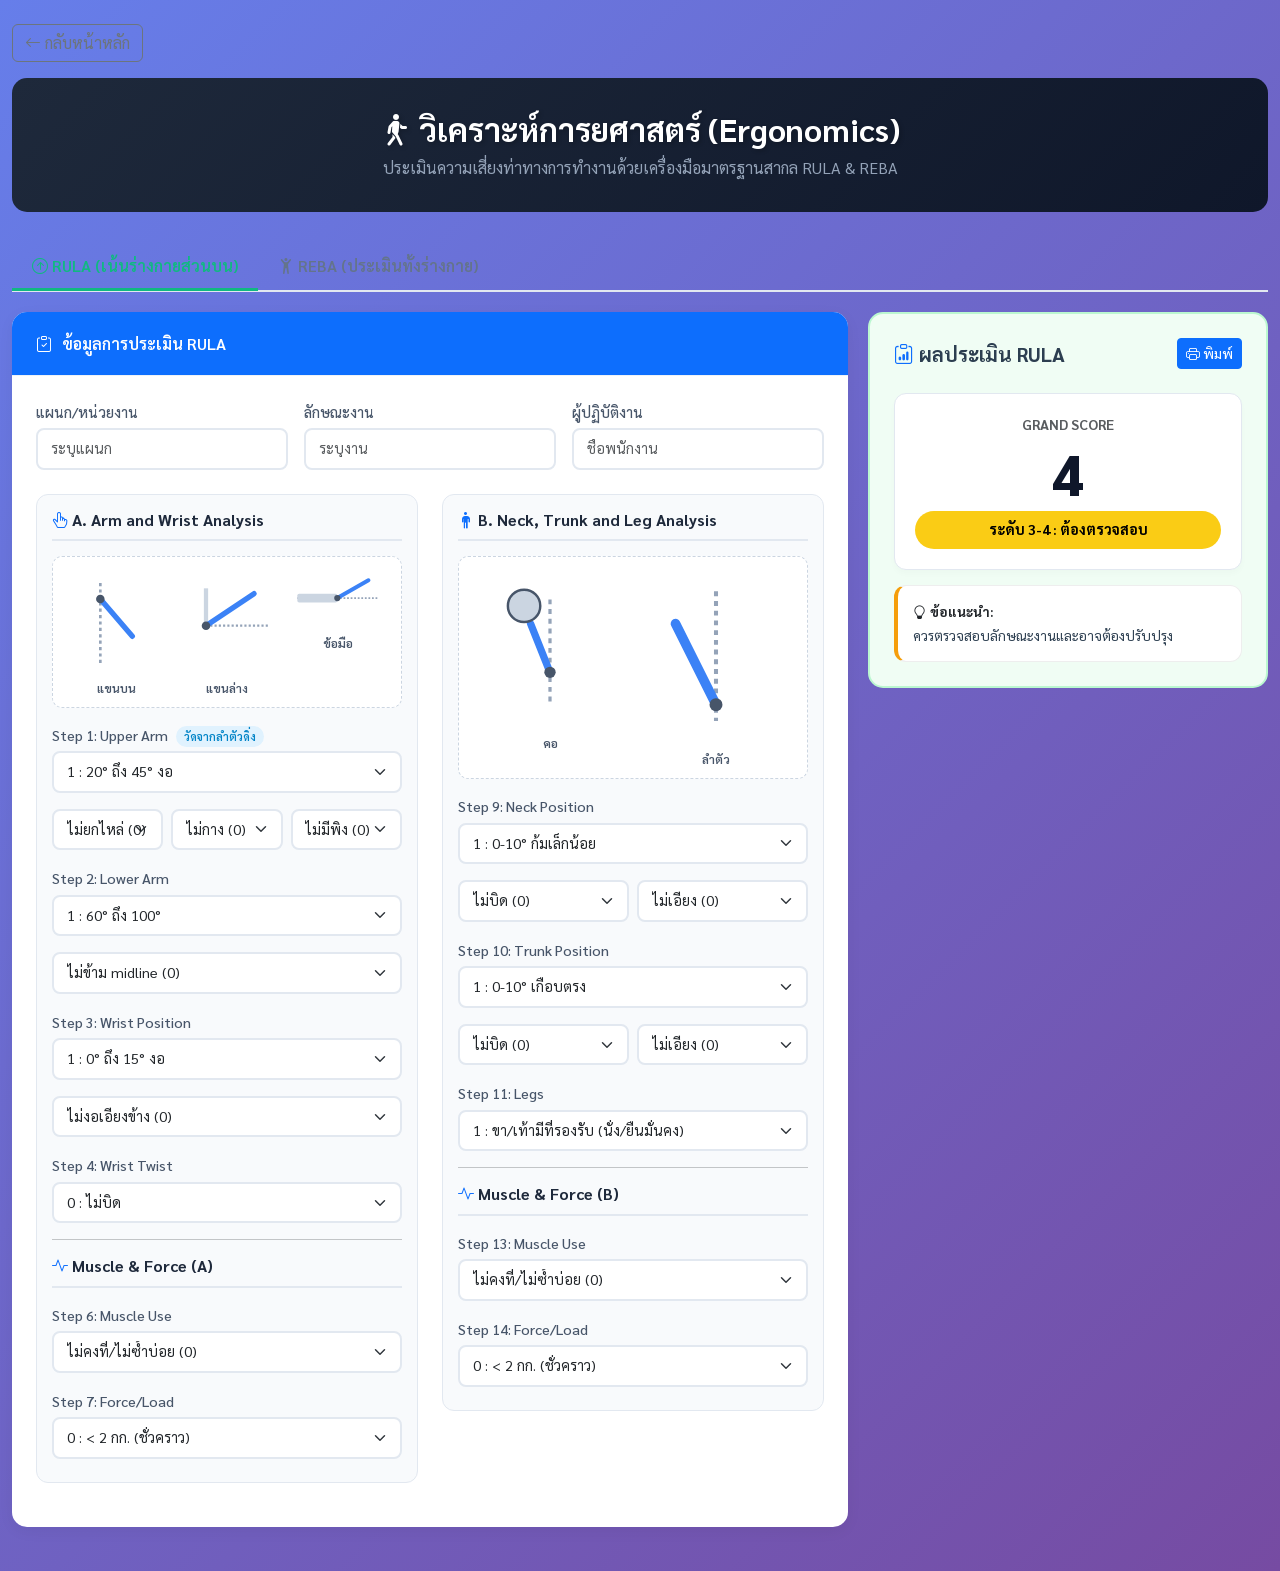
==== commit 7db4ece2: "Add files via upload" ====
--- a/ergonomic.html
+++ b/ergonomic.html
@@ -3,1009 +3,493 @@
 <head>
     <meta charset="UTF-8">
     <meta name="viewport" content="width=device-width, initial-scale=1.0">
-    <title>Ergonomics - RULA & REBA Assessment</title>
+    <title>HSE Toolbox | วิเคราะห์การยศาสตร์ (Ergonomics)</title>
     <link href="https://cdnjs.cloudflare.com/ajax/libs/bootstrap/5.3.0/css/bootstrap.min.css" rel="stylesheet">
     <link rel="stylesheet" href="https://cdn.jsdelivr.net/npm/bootstrap-icons@1.11.1/font/bootstrap-icons.css">
-    <link href="https://fonts.googleapis.com/css2?family=Sarabun:wght@400;500;600;700&display=swap" rel="stylesheet">
+    <link href="https://fonts.googleapis.com/css2?family=Sarabun:wght@300;400;500;600;700&display=swap" rel="stylesheet">
+    <link rel="stylesheet" href="style.css">
     <style>
-        * { font-family: 'Sarabun', sans-serif; }
-        
-        body {
-            background: linear-gradient(135deg, #667eea 0%, #764ba2 100%);
-            min-height: 100vh;
-            padding: 30px 20px;
-        }
-        
-        .main-container { max-width: 1500px; margin: 0 auto; }
-        
-        .tool-page {
-            background: white;
-            border-radius: 28px;
-            box-shadow: 0 20px 50px rgba(0,0,0,0.15);
-            overflow: hidden;
-        }
-        
-        .tool-header {
-            background: linear-gradient(135deg, #1e293b 0%, #0f172a 100%);
-            color: white;
-            padding: 20px 28px;
-        }
-        
-        .tool-body { padding: 28px; }
-        
-        .btn-back, .btn-print {
-            background: rgba(255,255,255,0.15);
-            border: none;
-            color: white;
-            padding: 8px 20px;
-            border-radius: 12px;
-            transition: all 0.2s;
-        }
-        
-        .btn-back:hover, .btn-print:hover {
-            background: rgba(255,255,255,0.25);
-            transform: translateY(-2px);
-        }
-        
-        .nav-tabs .nav-link {
-            font-weight: 600;
-            color: #475569;
-            border: none;
-            padding: 12px 28px;
-            border-radius: 30px;
-            margin: 0 5px;
-            transition: all 0.3s;
-        }
-        
-        .nav-tabs .nav-link.active {
-            background: linear-gradient(135deg, #667eea 0%, #764ba2 100%);
-            color: white;
-            box-shadow: 0 4px 15px rgba(102,126,234,0.3);
-        }
-        
-        .assessment-card {
-            background: #ffffff;
-            border-radius: 20px;
-            margin-bottom: 30px;
-            border: 1px solid #e2e8f0;
-            box-shadow: 0 2px 8px rgba(0,0,0,0.05);
-            overflow: hidden;
-        }
-        
-        .card-header-custom {
-            background: linear-gradient(135deg, #f8fafc 0%, #f1f5f9 100%);
-            padding: 15px 20px;
-            border-bottom: 1px solid #e2e8f0;
-        }
-        
-        .form-section {
-            background: #f8fafc;
-            border-radius: 16px;
-            padding: 18px;
-            margin-bottom: 20px;
-        }
-        
-        .form-section h6 {
-            font-weight: 700;
-            color: #1e293b;
-            margin-bottom: 15px;
-            padding-bottom: 8px;
-            border-bottom: 2px solid #e2e8f0;
-        }
-        
-        /* ภาพประกอบท่าทาง */
-        .posture-img {
-            background: #f1f5f9;
-            border-radius: 16px;
-            padding: 15px;
-            text-align: center;
-            margin-bottom: 15px;
-        }
-        
-        .posture-img svg {
-            max-width: 100%;
-            height: auto;
-        }
-        
-        .posture-img .caption {
-            font-size: 0.7rem;
-            color: #64748b;
-            margin-top: 8px;
-        }
-        
-        .angle-badge {
-            background: #e0f2fe;
-            color: #0284c7;
-            padding: 4px 10px;
-            border-radius: 20px;
-            font-size: 0.7rem;
-            font-weight: 600;
-            margin-left: 8px;
-        }
-        
-        .form-label-custom {
-            font-weight: 600;
-            font-size: 0.8rem;
-            color: #475569;
-            margin-bottom: 6px;
-        }
-        
-        .form-select {
-            border: 2px solid #e2e8f0;
-            border-radius: 12px;
-            padding: 8px 12px;
-            font-size: 0.85rem;
-        }
-        
-        .form-select:focus {
-            border-color: #667eea;
-            box-shadow: 0 0 0 3px rgba(102,126,234,0.1);
-        }
-        
-        .score-card {
-            background: linear-gradient(135deg, #f8fafc 0%, #f1f5f9 100%);
-            border-radius: 20px;
-            padding: 24px;
-            text-align: center;
-        }
-        
-        .risk-score { font-size: 3rem; font-weight: 800; margin: 15px 0; }
-        
-        .result-badge {
-            padding: 8px 20px;
-            border-radius: 30px;
-            font-weight: 600;
-            font-size: 0.85rem;
-            display: inline-block;
-        }
-        
+        body { font-family: 'Sarabun', sans-serif; background-color: #f4f7f6; color: #2c3e50; }
+        .hero { background: linear-gradient(135deg, #1e293b 0%, #0f172a 100%); color: white; padding: 2rem; border-radius: 15px; margin-bottom: 2rem; }
+        .hero h1 { font-weight: 700; margin-bottom: 0.5rem; font-size: 2rem; }
+        .hero .subtitle { color: #94a3b8; font-size: 1rem; margin-bottom: 0; }
+        
+        .desktop-layout { display: grid; grid-template-columns: 1fr 400px; gap: 20px; }
+        @media (max-width: 991px) { .desktop-layout { grid-template-columns: 1fr; } }
+        
+        .card { border: none; border-radius: 15px; box-shadow: 0 4px 15px rgba(0,0,0,0.05); margin-bottom: 20px; overflow: hidden; }
+        .card-header { background-color: white; border-bottom: 1px solid #edf2f7; padding: 1.2rem 1.5rem; font-weight: 600; display: flex; align-items: center; gap: 10px; }
+        .card-body { padding: 1.5rem; }
+        
+        .form-label { font-weight: 500; color: #475569; font-size: 0.9rem; margin-bottom: 0.3rem; }
+        .form-select, .form-control { border: 2px solid #e2e8f0; border-radius: 8px; padding: 0.5rem 0.8rem; font-size: 0.9rem; }
+        .form-select:focus, .form-control:focus { border-color: #10b981; box-shadow: none; }
+        
+        .nav-tabs { border-bottom: 2px solid #e2e8f0; margin-bottom: 20px; }
+        .nav-tabs .nav-link { color: #64748b; font-weight: 600; border: none; border-bottom: 3px solid transparent; padding: 10px 20px; }
+        .nav-tabs .nav-link:hover { color: #10b981; border-color: transparent; }
+        .nav-tabs .nav-link.active { color: #10b981; border-color: #10b981; background: transparent; }
+        
+        .form-section { background: #f8fafc; border-radius: 12px; padding: 15px; margin-bottom: 20px; border: 1px solid #e2e8f0; }
+        .form-section h6 { font-weight: 700; color: #1e293b; margin-bottom: 15px; padding-bottom: 10px; border-bottom: 2px solid #e2e8f0; }
+        
+        .posture-img { background: white; border-radius: 10px; padding: 10px; text-align: center; margin-bottom: 15px; border: 1px dashed #cbd5e1; }
+        .posture-img svg { max-width: 100%; height: auto; }
+        .posture-img .caption { font-size: 0.75rem; font-weight: 600; color: #475569; margin-top: 5px; }
+        
+        .angle-badge { background: #e0f2fe; color: #0284c7; padding: 3px 8px; border-radius: 12px; font-size: 0.7rem; font-weight: 600; margin-left: 5px; }
+        
+        .result-panel { background: #f0fdf4; border: 2px solid #bbf7d0; border-radius: 15px; padding: 1.5rem; position: sticky; top: 20px; }
+        .score-card { background: white; border-radius: 12px; padding: 20px; text-align: center; border: 1px solid #e2e8f0; margin-bottom: 15px; box-shadow: 0 4px 6px rgba(0,0,0,0.02); }
+        .risk-score { font-size: 3.5rem; font-weight: 800; margin: 10px 0; color: #0f172a; line-height: 1; }
+        
+        .result-badge { padding: 8px 20px; border-radius: 30px; font-weight: bold; font-size: 0.9rem; display: inline-block; width: 100%; }
         .level-1 { background: #22c55e; color: white; }
         .level-2 { background: #84cc16; color: white; }
-        .level-3 { background: #facc15; color: #1e293b; }
+        .level-3 { background: #facc15; color: #000; }
         .level-4 { background: #f97316; color: white; }
         .level-5 { background: #ef4444; color: white; }
         .level-6 { background: #7c2d12; color: white; }
         .level-7 { background: #450a0a; color: white; }
         
-        .action-card {
-            background: #fef3c7;
-            border-left: 4px solid #f59e0b;
-            padding: 15px;
-            border-radius: 12px;
-            margin-top: 10px;
-            text-align: left;
-        }
-        
-        .btn-gradient {
-            background: linear-gradient(135deg, #667eea 0%, #764ba2 100%);
-            border: none;
-            color: white;
-            padding: 10px 24px;
-            border-radius: 12px;
-            font-weight: 600;
-            transition: all 0.3s;
-        }
-        
-        .btn-gradient:hover {
-            transform: translateY(-2px);
-            box-shadow: 0 5px 15px rgba(102,126,234,0.4);
-        }
-        
-        .btn-danger-custom {
-            background: #ef4444;
-            border: none;
-            color: white;
-            padding: 6px 16px;
-            border-radius: 10px;
-            font-size: 0.8rem;
-        }
-        
-        .btn-danger-custom:hover { background: #dc2626; }
+        .action-card { background: white; border-left: 4px solid #f59e0b; padding: 15px; border-radius: 12px; margin-top: 15px; text-align: left; font-size: 0.85rem; border-top: 1px solid #eee; border-right: 1px solid #eee; border-bottom: 1px solid #eee; }
         
         @media print {
-            body { background: white; padding: 0; }
-            .no-print, .tool-header .btn-back, .tool-header .btn-print,
-            .btn-gradient, .btn-danger-custom { display: none !important; }
-            .assessment-card { break-inside: avoid; page-break-inside: avoid; }
-            .posture-img svg { max-width: 100%; }
-        }
-        
-        @media (max-width: 768px) {
-            body { padding: 20px 15px; }
-            .tool-body { padding: 20px; }
-            .risk-score { font-size: 2rem; }
+            body { background: white; }
+            .no-print, .hero { display: none !important; }
+            .desktop-layout { display: block; }
+            .result-panel { border: 1px solid #000; background: transparent; position: relative; }
         }
     </style>
 </head>
-<body>
-
-<div class="main-container">
-    <div class="tool-page">
-        <div class="tool-header d-flex justify-content-between align-items-center">
-            <div>
-                <i class="bi bi-person-walking fs-4 me-2"></i>
-                <strong>Ergonomics Assessment Tool</strong>
-                <span class="ms-2 small opacity-75">RULA / REBA</span>
-            </div>
-            <div class="no-print">
-                <button class="btn-print me-2" onclick="window.print()"><i class="bi bi-printer"></i> พิมพ์ทั้งหมด</button>
-                <button class="btn-back" onclick="location.href='index.html'"><i class="bi bi-arrow-left"></i> กลับหน้าแรก</button>
+<body class="container-fluid py-4">
+
+    <a href="index.html" class="btn btn-outline-secondary mb-3 no-print"><i class="bi bi-arrow-left"></i> กลับหน้าหลัก</a>
+
+    <div class="hero no-print">
+        <h1><i class="bi bi-person-walking"></i> วิเคราะห์การยศาสตร์ (Ergonomics)</h1>
+        <p class="subtitle">ประเมินความเสี่ยงท่าทางการทำงานด้วยเครื่องมือมาตรฐานสากล RULA & REBA</p>
+    </div>
+
+    <ul class="nav nav-tabs no-print" id="ergoTab" role="tablist">
+        <li class="nav-item">
+            <button class="nav-link active" id="rula-tab" data-bs-toggle="tab" data-bs-target="#rula" type="button" role="tab">
+                <i class="bi bi-arrow-up-circle"></i> RULA (เน้นร่างกายส่วนบน)
+            </button>
+        </li>
+        <li class="nav-item">
+            <button class="nav-link" id="reba-tab" data-bs-toggle="tab" data-bs-target="#reba" type="button" role="tab">
+                <i class="bi bi-person-arms-up"></i> REBA (ประเมินทั้งร่างกาย)
+            </button>
+        </li>
+    </ul>
+
+    <div class="tab-content" id="ergoTabContent">
+        <!-- RULA Tab -->
+        <div class="tab-pane fade show active" id="rula" role="tabpanel">
+            <div class="desktop-layout">
+                <!-- RULA Form -->
+                <div class="input-section">
+                    <div class="card">
+                        <div class="card-header bg-primary text-white"><i class="bi bi-clipboard-check"></i> ข้อมูลการประเมิน RULA</div>
+                        <div class="card-body">
+                            <div class="row g-3 mb-4">
+                                <div class="col-md-4">
+                                    <label class="form-label">แผนก/หน่วยงาน</label>
+                                    <input type="text" class="form-control" placeholder="ระบุแผนก">
+                                </div>
+                                <div class="col-md-4">
+                                    <label class="form-label">ลักษณะงาน</label>
+                                    <input type="text" class="form-control" placeholder="ระบุงาน">
+                                </div>
+                                <div class="col-md-4">
+                                    <label class="form-label">ผู้ปฏิบัติงาน</label>
+                                    <input type="text" class="form-control" placeholder="ชื่อพนักงาน">
+                                </div>
+                            </div>
+                            
+                            <div class="row">
+                                <!-- Section A -->
+                                <div class="col-md-6">
+                                    <div class="form-section">
+                                        <h6><i class="bi bi-hand-index-thumb text-primary"></i> A. Arm and Wrist Analysis</h6>
+                                        <div class="posture-img">
+                                            <div class="row g-1">
+                                                <div class="col-4" id="img-upper-arm"></div>
+                                                <div class="col-4" id="img-lower-arm"></div>
+                                                <div class="col-4" id="img-wrist"></div>
+                                            </div>
+                                        </div>
+                                        
+                                        <div class="mb-3">
+                                            <label class="form-label">Step 1: Upper Arm <span class="angle-badge">วัดจากลำตัวดิ่ง</span></label>
+                                            <select class="form-select rula-input" id="r_upper">
+                                                <option value="1">1 : 20° ถึง 45° งอ</option>
+                                                <option value="2">2 : 45° ถึง 90° งอ</option>
+                                                <option value="3">3 : > 90° งอ</option>
+                                                <option value="4">4 : ยกไหล่ / แขนพาดหลัง</option>
+                                            </select>
+                                        </div>
+                                        <div class="row g-2 mb-3">
+                                            <div class="col-4"><select class="form-select rula-input" id="r_raised"><option value="0">ไม่ยกไหล่ (0)</option><option value="1">ยกไหล่ (+1)</option></select></div>
+                                            <div class="col-4"><select class="form-select rula-input" id="r_abduct"><option value="0">ไม่กาง (0)</option><option value="1">กางแขน (+1)</option></select></div>
+                                            <div class="col-4"><select class="form-select rula-input" id="r_support"><option value="0">ไม่มีพิง (0)</option><option value="-1">มีที่พิง (-1)</option></select></div>
+                                        </div>
+                                        
+                                        <div class="mb-3">
+                                            <label class="form-label">Step 2: Lower Arm</label>
+                                            <select class="form-select rula-input" id="r_lower">
+                                                <option value="1">1 : 60° ถึง 100°</option>
+                                                <option value="2">2 : < 60° หรือ > 100°</option>
+                                            </select>
+                                        </div>
+                                        <div class="mb-3">
+                                            <select class="form-select rula-input" id="r_midline">
+                                                <option value="0">ไม่ข้าม midline (0)</option>
+                                                <option value="1">ทำงานข้าม/ออกนอกตัว (+1)</option>
+                                            </select>
+                                        </div>
+                                        
+                                        <div class="mb-3">
+                                            <label class="form-label">Step 3: Wrist Position</label>
+                                            <select class="form-select rula-input" id="r_wrist">
+                                                <option value="1">1 : 0° ถึง 15° งอ</option>
+                                                <option value="2">2 : > 15° งอ</option>
+                                            </select>
+                                        </div>
+                                        <div class="mb-3">
+                                            <select class="form-select rula-input" id="r_wrist_bend">
+                                                <option value="0">ไม่งอเอียงข้าง (0)</option>
+                                                <option value="1">งอเอียงข้าง (+1)</option>
+                                            </select>
+                                        </div>
+                                        <div class="mb-3">
+                                            <label class="form-label">Step 4: Wrist Twist</label>
+                                            <select class="form-select rula-input" id="r_wrist_twist">
+                                                <option value="0">0 : ไม่บิด</option>
+                                                <option value="1">1 : บิดระดับกลาง</option>
+                                                <option value="2">2 : บิดสุดช่วง</option>
+                                            </select>
+                                        </div>
+                                        
+                                        <hr>
+                                        <h6><i class="bi bi-activity text-primary"></i> Muscle & Force (A)</h6>
+                                        <div class="mb-3">
+                                            <label class="form-label">Step 6: Muscle Use</label>
+                                            <select class="form-select rula-input" id="r_musc_a">
+                                                <option value="0">ไม่คงที่/ไม่ซ้ำบ่อย (0)</option>
+                                                <option value="1">ท่าคงที่ >10นาที หรือซ้ำ >4ครั้ง/นาที (+1)</option>
+                                            </select>
+                                        </div>
+                                        <div class="mb-2">
+                                            <label class="form-label">Step 7: Force/Load</label>
+                                            <select class="form-select rula-input" id="r_force_a">
+                                                <option value="0">0 : < 2 กก. (ชั่วคราว)</option>
+                                                <option value="1">1 : 2-10 กก. (ชั่วคราว)</option>
+                                                <option value="2">2 : 2-10 กก. (ซ้ำๆ)</option>
+                                                <option value="3">3 : > 10 กก. หรือมีแรงกระแทก</option>
+                                            </select>
+                                        </div>
+                                    </div>
+                                </div>
+                                
+                                <!-- Section B -->
+                                <div class="col-md-6">
+                                    <div class="form-section">
+                                        <h6><i class="bi bi-person-standing text-primary"></i> B. Neck, Trunk and Leg Analysis</h6>
+                                        <div class="posture-img">
+                                            <div class="row g-1">
+                                                <div class="col-6" id="img-neck"></div>
+                                                <div class="col-6" id="img-trunk"></div>
+                                            </div>
+                                        </div>
+                                        
+                                        <div class="mb-3">
+                                            <label class="form-label">Step 9: Neck Position</label>
+                                            <select class="form-select rula-input" id="r_neck">
+                                                <option value="1">1 : 0-10° ก้มเล็กน้อย</option>
+                                                <option value="2">2 : 10-20° ก้มปานกลาง</option>
+                                                <option value="3">3 : > 20° ก้มมาก</option>
+                                                <option value="4">4 : แหงนคอ</option>
+                                            </select>
+                                        </div>
+                                        <div class="row g-2 mb-3">
+                                            <div class="col-6"><select class="form-select rula-input" id="r_neck_twist"><option value="0">ไม่บิด (0)</option><option value="1">บิด (+1)</option></select></div>
+                                            <div class="col-6"><select class="form-select rula-input" id="r_neck_side"><option value="0">ไม่เอียง (0)</option><option value="1">เอียง (+1)</option></select></div>
+                                        </div>
+                                        
+                                        <div class="mb-3">
+                                            <label class="form-label">Step 10: Trunk Position</label>
+                                            <select class="form-select rula-input" id="r_trunk">
+                                                <option value="1">1 : 0-10° เกือบตรง</option>
+                                                <option value="2">2 : 10-20° ก้มเล็กน้อย</option>
+                                                <option value="3">3 : 20-60° ก้มปานกลาง</option>
+                                                <option value="4">4 : > 60° ก้มมาก</option>
+                                            </select>
+                                        </div>
+                                        <div class="row g-2 mb-3">
+                                            <div class="col-6"><select class="form-select rula-input" id="r_trunk_twist"><option value="0">ไม่บิด (0)</option><option value="1">บิด (+1)</option></select></div>
+                                            <div class="col-6"><select class="form-select rula-input" id="r_trunk_side"><option value="0">ไม่เอียง (0)</option><option value="1">เอียง (+1)</option></select></div>
+                                        </div>
+                                        
+                                        <div class="mb-3">
+                                            <label class="form-label">Step 11: Legs</label>
+                                            <select class="form-select rula-input" id="r_legs">
+                                                <option value="1">1 : ขา/เท้ามีที่รองรับ (นั่ง/ยืนมั่นคง)</option>
+                                                <option value="2">2 : ขา/เท้าไม่มีที่รองรับสมดุล</option>
+                                            </select>
+                                        </div>
+                                        
+                                        <hr>
+                                        <h6><i class="bi bi-activity text-primary"></i> Muscle & Force (B)</h6>
+                                        <div class="mb-3">
+                                            <label class="form-label">Step 13: Muscle Use</label>
+                                            <select class="form-select rula-input" id="r_musc_b">
+                                                <option value="0">ไม่คงที่/ไม่ซ้ำบ่อย (0)</option>
+                                                <option value="1">ท่าคงที่ >10นาที หรือซ้ำ >4ครั้ง/นาที (+1)</option>
+                                            </select>
+                                        </div>
+                                        <div class="mb-2">
+                                            <label class="form-label">Step 14: Force/Load</label>
+                                            <select class="form-select rula-input" id="r_force_b">
+                                                <option value="0">0 : < 2 กก. (ชั่วคราว)</option>
+                                                <option value="1">1 : 2-10 กก. (ชั่วคราว)</option>
+                                                <option value="2">2 : 2-10 กก. (ซ้ำๆ)</option>
+                                                <option value="3">3 : > 10 กก. หรือมีแรงกระแทก</option>
+                                            </select>
+                                        </div>
+                                    </div>
+                                </div>
+                            </div>
+                        </div>
+                    </div>
+                </div>
+
+                <!-- RULA Result -->
+                <div>
+                    <div class="result-panel">
+                        <div class="d-flex justify-content-between align-items-center mb-4">
+                            <h5 class="fw-bold m-0"><i class="bi bi-clipboard-data text-primary"></i> ผลประเมิน RULA</h5>
+                            <button class="btn btn-sm btn-primary no-print" onclick="window.print()"><i class="bi bi-printer"></i> พิมพ์</button>
+                        </div>
+                        
+                        <div class="score-card">
+                            <div class="text-muted fw-bold text-uppercase small">Grand Score</div>
+                            <div class="risk-score" id="rula_score">-</div>
+                            <div id="rula_level"></div>
+                        </div>
+                        
+                        <div class="action-card">
+                            <div class="fw-bold text-dark mb-1"><i class="bi bi-lightbulb"></i> ข้อแนะนำ:</div>
+                            <div id="rula_action">รอการประเมิน...</div>
+                        </div>
+                    </div>
+                </div>
             </div>
         </div>
         
-        <div class="tool-body">
-            <ul class="nav nav-tabs mb-4" id="ergoTab" role="tablist">
-                <li class="nav-item">
-                    <button class="nav-link active" data-bs-toggle="tab" data-bs-target="#rula">
-                        <i class="bi bi-arrow-up-circle me-2"></i>RULA (Upper Body)
-                    </button>
-                </li>
-                <li class="nav-item">
-                    <button class="nav-link" data-bs-toggle="tab" data-bs-target="#reba">
-                        <i class="bi bi-person-arms-up me-2"></i>REBA (Whole Body)
-                    </button>
-                </li>
-            </ul>
-            
-            <div class="tab-content">
-                <!-- ==================== RULA TAB ==================== -->
-                <div class="tab-pane fade show active" id="rula">
-                    <div class="d-flex justify-content-between align-items-center mb-3 no-print">
-                        <h5 class="fw-bold mb-0"><i class="bi bi-building text-primary"></i> รายการประเมิน RULA</h5>
-                        <button class="btn-gradient btn-sm" onclick="addRulaAssessment()">
-                            <i class="bi bi-plus-lg"></i> เพิ่มการประเมิน
-                        </button>
+        <!-- REBA Tab -->
+        <div class="tab-pane fade" id="reba" role="tabpanel">
+            <div class="desktop-layout">
+                <!-- REBA Form -->
+                <div class="input-section">
+                    <div class="card">
+                        <div class="card-header bg-success text-white"><i class="bi bi-clipboard-check"></i> ข้อมูลการประเมิน REBA</div>
+                        <div class="card-body">
+                            <div class="row g-3 mb-4">
+                                <div class="col-md-4"><label class="form-label">แผนก</label><input type="text" class="form-control"></div>
+                                <div class="col-md-4"><label class="form-label">ลักษณะงาน</label><input type="text" class="form-control"></div>
+                                <div class="col-md-4"><label class="form-label">พนักงาน</label><input type="text" class="form-control"></div>
+                            </div>
+                            
+                            <div class="row">
+                                <!-- Section A -->
+                                <div class="col-md-6">
+                                    <div class="form-section">
+                                        <h6><i class="bi bi-people text-success"></i> A. Neck, Trunk, Legs</h6>
+                                        <div class="mb-3">
+                                            <label class="form-label">Neck</label>
+                                            <select class="form-select reba-input" id="re_neck"><option value="1">1 : 0-20°</option><option value="2">2 : >20° หรือเหยียด</option></select>
+                                        </div>
+                                        <div class="row g-2 mb-3">
+                                            <div class="col-6"><select class="form-select reba-input" id="re_neck_t"><option value="0">ไม่บิด (0)</option><option value="1">บิด (+1)</option></select></div>
+                                            <div class="col-6"><select class="form-select reba-input" id="re_neck_s"><option value="0">ไม่เอียง (0)</option><option value="1">เอียง (+1)</option></select></div>
+                                        </div>
+                                        <div class="mb-3">
+                                            <label class="form-label">Trunk</label>
+                                            <select class="form-select reba-input" id="re_trunk"><option value="1">1 : ตรง</option><option value="2">2 : 0-20°</option><option value="3">3 : 20-60°</option><option value="4">4 : >60°</option></select>
+                                        </div>
+                                        <div class="row g-2 mb-3">
+                                            <div class="col-6"><select class="form-select reba-input" id="re_trunk_t"><option value="0">ไม่บิด (0)</option><option value="1">บิด (+1)</option></select></div>
+                                            <div class="col-6"><select class="form-select reba-input" id="re_trunk_s"><option value="0">ไม่เอียง (0)</option><option value="1">เอียง (+1)</option></select></div>
+                                        </div>
+                                        <div class="mb-3">
+                                            <label class="form-label">Legs</label>
+                                            <select class="form-select reba-input" id="re_legs"><option value="1">1 : นั่ง/เดิน</option><option value="2">2 : ยืน/ขาเดียว</option><option value="3">3 : กึ่งย่อ/เดินไม่ได้</option></select>
+                                        </div>
+                                        <hr>
+                                        <div class="mb-2">
+                                            <label class="form-label">Force/Load</label>
+                                            <select class="form-select reba-input" id="re_load"><option value="0">0 : < 5 กก.</option><option value="1">1 : 5-10 กก.</option><option value="2">2 : > 10 กก.</option><option value="3">3 : มีแรงกระแทก</option></select>
+                                        </div>
+                                    </div>
+                                </div>
+                                
+                                <!-- Section B -->
+                                <div class="col-md-6">
+                                    <div class="form-section">
+                                        <h6><i class="bi bi-arms-up text-success"></i> B. Arm & Wrist</h6>
+                                        <div class="mb-3">
+                                            <label class="form-label">Upper Arm</label>
+                                            <select class="form-select reba-input" id="re_upper"><option value="1">1 : 20-45°</option><option value="2">2 : 45-90°</option><option value="3">3 : >90°</option><option value="4">4 : ยกไหล่/พาดหลัง</option></select>
+                                        </div>
+                                        <div class="row g-2 mb-3">
+                                            <div class="col-6"><select class="form-select reba-input" id="re_up_r"><option value="0">ไม่ยกไหล่ (0)</option><option value="1">ยก (+1)</option></select></div>
+                                            <div class="col-6"><select class="form-select reba-input" id="re_up_a"><option value="0">ไม่กาง (0)</option><option value="1">กาง (+1)</option></select></div>
+                                        </div>
+                                        <div class="mb-3">
+                                            <label class="form-label">Lower Arm</label>
+                                            <select class="form-select reba-input" id="re_lower"><option value="1">1 : 60-100°</option><option value="2">2 : <60° หรือ >100°</option></select>
+                                        </div>
+                                        <div class="mb-3">
+                                            <label class="form-label">Wrist</label>
+                                            <select class="form-select reba-input" id="re_wrist"><option value="1">1 : 0-15°</option><option value="2">2 : >15°</option></select>
+                                        </div>
+                                        <div class="mb-3">
+                                            <select class="form-select reba-input" id="re_wrist_b"><option value="0">ไม่บิด/เฉียง (0)</option><option value="1">บิด/เฉียง (+1)</option></select>
+                                        </div>
+                                        <hr>
+                                        <div class="mb-3">
+                                            <label class="form-label">Coupling (การจับ)</label>
+                                            <select class="form-select reba-input" id="re_coup"><option value="0">0 : จับดี</option><option value="1">1 : จับพอใช้</option><option value="2">2 : จับยาก</option><option value="3">3 : จับไม่ได้/ไม่ปลอดภัย</option></select>
+                                        </div>
+                                        <div class="mb-2">
+                                            <label class="form-label">Activity</label>
+                                            <select class="form-select reba-input" id="re_act"><option value="0">0 : ปกติ</option><option value="1">1 : ท่าคงที่ >1นาที</option><option value="2">2 : ซ้ำ >4ครั้ง/นาที</option><option value="3">3 : เปลี่ยนเร็ว/กว้าง/ไม่มั่นคง</option></select>
+                                        </div>
+                                    </div>
+                                </div>
+                            </div>
+                        </div>
                     </div>
-                    <div id="rulaContainer"></div>
                 </div>
-                
-                <!-- ==================== REBA TAB ==================== -->
-                <div class="tab-pane fade" id="reba">
-                    <div class="d-flex justify-content-between align-items-center mb-3 no-print">
-                        <h5 class="fw-bold mb-0"><i class="bi bi-building text-success"></i> รายการประเมิน REBA</h5>
-                        <button class="btn-gradient btn-sm" onclick="addRebaAssessment()">
-                            <i class="bi bi-plus-lg"></i> เพิ่มการประเมิน
-                        </button>
+
+                <!-- REBA Result -->
+                <div>
+                    <div class="result-panel" style="background:#f0fdf4; border-color:#bbf7d0;">
+                        <div class="d-flex justify-content-between align-items-center mb-4">
+                            <h5 class="fw-bold m-0"><i class="bi bi-clipboard-data text-success"></i> ผลประเมิน REBA</h5>
+                            <button class="btn btn-sm btn-success no-print" onclick="window.print()"><i class="bi bi-printer"></i> พิมพ์</button>
+                        </div>
+                        
+                        <div class="score-card">
+                            <div class="text-muted fw-bold text-uppercase small">REBA Score</div>
+                            <div class="risk-score" id="reba_score" style="color: #166534;">-</div>
+                            <div id="reba_level"></div>
+                        </div>
+                        
+                        <div class="action-card" style="border-left-color: #22c55e; background: white;">
+                            <div class="fw-bold text-dark mb-1"><i class="bi bi-lightbulb"></i> ข้อแนะนำ:</div>
+                            <div id="reba_action">รอการประเมิน...</div>
+                        </div>
                     </div>
-                    <div id="rebaContainer"></div>
                 </div>
             </div>
         </div>
     </div>
-</div>
 
 <script src="https://cdn.jsdelivr.net/npm/bootstrap@5.3.0/dist/js/bootstrap.bundle.min.js"></script>
 <script>
-    let rulaCount = 0;
-    let rebaCount = 0;
-    
-    // ฟังก์ชันสร้าง SVG ภาพประกอบ Upper Arm
-    function getUpperArmSVG() {
-        return `<svg viewBox="0 0 200 200" width="100%" height="120">
-            <rect x="80" y="30" width="40" height="100" rx="10" fill="#cbd5e1" stroke="#475569" stroke-width="2"/>
-            <circle cx="100" cy="25" r="15" fill="#94a3b8" stroke="#475569" stroke-width="2"/>
-            <line x1="100" y1="130" x2="140" y2="170" stroke="#475569" stroke-width="3" stroke-linecap="round"/>
-            <!-- แสดงองศา -->
-            <path d="M 100 130 Q 120 100 140 170" fill="none" stroke="#ef4444" stroke-width="1.5" stroke-dasharray="3,3"/>
-            <text x="125" y="135" font-size="9" fill="#ef4444" font-weight="bold">45°</text>
-            <text x="60" y="80" font-size="8" fill="#475569">แขนบน</text>
-        </svg>`;
+    function drawSVG() {
+        if(document.getElementById('img-upper-arm')) {
+            document.getElementById('img-upper-arm').innerHTML = `<svg viewBox="0 0 100 100" width="100%" height="80"><line x1="35" y1="15" x2="35" y2="90" stroke="#94a3b8" stroke-width="2.5" stroke-dasharray="3,3"/><path d="M 35 30 L 65 65" stroke="#3b82f6" stroke-width="5" stroke-linecap="round"/><circle cx="35" cy="30" r="4" fill="#475569"/><caption style="display:none">Upper Arm</caption></svg><div class="caption">แขนบน</div>`;
+            document.getElementById('img-lower-arm').innerHTML = `<svg viewBox="0 0 100 100" width="100%" height="80"><line x1="30" y1="55" x2="90" y2="55" stroke="#94a3b8" stroke-width="2" stroke-dasharray="2,2"/><line x1="30" y1="20" x2="30" y2="55" stroke="#cbd5e1" stroke-width="4"/><line x1="30" y1="55" x2="75" y2="25" stroke="#3b82f6" stroke-width="5" stroke-linecap="round"/><circle cx="30" cy="55" r="4" fill="#475569"/></svg><div class="caption">แขนล่าง</div>`;
+            document.getElementById('img-wrist').innerHTML = `<svg viewBox="0 0 120 70" width="100%" height="80"><line x1="15" y1="35" x2="105" y2="35" stroke="#94a3b8" stroke-width="2" stroke-dasharray="2,2"/><rect x="15" y="30" width="45" height="10" fill="#cbd5e1" rx="2"/><line x1="60" y1="35" x2="95" y2="15" stroke="#3b82f6" stroke-width="4.5" stroke-linecap="round"/><circle cx="60" cy="35" r="3.5" fill="#475569"/></svg><div class="caption">ข้อมือ</div>`;
+            document.getElementById('img-neck').innerHTML = `<svg viewBox="0 0 100 100" width="100%" height="80"><line x1="50" y1="20" x2="50" y2="85" stroke="#94a3b8" stroke-width="2" stroke-dasharray="3,3"/><line x1="50" y1="65" x2="38" y2="35" stroke="#3b82f6" stroke-width="4.5" stroke-linecap="round"/><circle cx="34" cy="24" r="10" fill="#cbd5e1" stroke="#475569" stroke-width="1.5"/><circle cx="50" cy="65" r="3.5" fill="#475569"/></svg><div class="caption">คอ</div>`;
+            document.getElementById('img-trunk').innerHTML = `<svg viewBox="0 0 100 110" width="100%" height="80"><line x1="50" y1="15" x2="50" y2="95" stroke="#94a3b8" stroke-width="2.5" stroke-dasharray="3,3"/><line x1="50" y1="85" x2="25" y2="35" stroke="#3b82f6" stroke-width="6" stroke-linecap="round"/><circle cx="50" cy="85" r="4" fill="#475569"/></svg><div class="caption">ลำตัว</div>`;
+        }
     }
-    
-    function getLowerArmSVG() {
-        return `<svg viewBox="0 0 200 200" width="100%" height="120">
-            <rect x="80" y="30" width="40" height="100" rx="10" fill="#cbd5e1" stroke="#475569" stroke-width="2"/>
-            <circle cx="100" cy="25" r="15" fill="#94a3b8" stroke="#475569" stroke-width="2"/>
-            <line x1="100" y1="130" x2="130" y2="160" stroke="#475569" stroke-width="3" stroke-linecap="round"/>
-            <!-- ข้อมือ -->
-            <rect x="125" y="155" width="20" height="10" rx="3" fill="#e2e8f0" stroke="#475569" stroke-width="1"/>
-            <text x="55" y="80" font-size="8" fill="#475569">แขนล่าง</text>
-            <text x="135" y="175" font-size="7" fill="#ef4444">ข้อมือ</text>
-        </svg>`;
-    }
-    
-    function getWristSVG() {
-        return `<svg viewBox="0 0 200 100" width="100%" height="60">
-            <rect x="60" y="30" width="80" height="25" rx="5" fill="#cbd5e1" stroke="#475569" stroke-width="2"/>
-            <text x="100" y="20" text-anchor="middle" font-size="8" fill="#475569">งอ 15°</text>
-            <line x1="100" y1="30" x2="100" y2="10" stroke="#ef4444" stroke-width="1" stroke-dasharray="2,2"/>
-            <path d="M 100 55 Q 100 70 100 80" fill="none" stroke="#ef4444" stroke-width="1.5"/>
-        </svg>`;
-    }
-    
-    function getNeckSVG() {
-        return `<svg viewBox="0 0 200 150" width="100%" height="90">
-            <circle cx="100" cy="35" r="18" fill="#94a3b8" stroke="#475569" stroke-width="2"/>
-            <rect x="90" y="53" width="20" height="40" rx="8" fill="#cbd5e1" stroke="#475569" stroke-width="2"/>
-            <path d="M 100 53 Q 100 35 100 20" fill="none" stroke="#ef4444" stroke-width="1.5" stroke-dasharray="2,2"/>
-            <text x="105" y="28" font-size="7" fill="#ef4444">งอ 20°</text>
-            <text x="75" y="75" font-size="8" fill="#475569">คอ</text>
-        </svg>`;
-    }
-    
-    function getTrunkSVG() {
-        return `<svg viewBox="0 0 200 180" width="100%" height="110">
-            <circle cx="100" cy="35" r="16" fill="#94a3b8" stroke="#475569" stroke-width="2"/>
-            <rect x="88" y="51" width="24" height="60" rx="8" fill="#cbd5e1" stroke="#475569" stroke-width="2"/>
-            <rect x="75" y="111" width="50" height="15" rx="5" fill="#e2e8f0" stroke="#475569" stroke-width="1"/>
-            <path d="M 100 51 L 100 30" fill="none" stroke="#ef4444" stroke-width="1.5" stroke-dasharray="2,2"/>
-            <text x="105" y="42" font-size="7" fill="#ef4444">งอ 20°</text>
-            <text x="65" y="80" font-size="8" fill="#475569">ลำตัว</text>
-        </svg>`;
-    }
-    
-    // ==================== RULA ====================
-    function addRulaAssessment() {
-        rulaCount++;
-        const html = `
-            <div class="assessment-card" id="rula-card-${rulaCount}">
-                <div class="card-header-custom d-flex justify-content-between align-items-center">
-                    <div>
-                        <i class="bi bi-building text-primary me-2"></i>
-                        <strong>การประเมิน RULA ครั้งที่ ${rulaCount}</strong>
-                    </div>
-                    <button class="btn-danger-custom btn-sm no-print" onclick="document.getElementById('rula-card-${rulaCount}').remove()">
-                        <i class="bi bi-trash"></i> ลบ
-                    </button>
-                </div>
-                
-                <div class="p-3">
-                    <div class="row g-3 mb-4">
-                        <div class="col-md-4">
-                            <label class="form-label-custom"><i class="bi bi-building"></i> แผนก/หน่วยงาน</label>
-                            <input type="text" class="form-control rula-dept" id="rula-dept-${rulaCount}" placeholder="เช่น แผนกประกอบชิ้นส่วน">
-                        </div>
-                        <div class="col-md-4">
-                            <label class="form-label-custom"><i class="bi bi-geo-alt"></i> จุดงาน / ลักษณะงาน</label>
-                            <input type="text" class="form-control rula-workstation" id="rula-ws-${rulaCount}" placeholder="เช่น การยกของขึ้นชั้นสูง">
-                        </div>
-                        <div class="col-md-4">
-                            <label class="form-label-custom"><i class="bi bi-person"></i> ผู้ปฏิบัติงาน</label>
-                            <input type="text" class="form-control rula-worker" id="rula-worker-${rulaCount}" placeholder="ชื่อ-นามสกุล">
-                        </div>
-                    </div>
-                    
-                    <div class="row">
-                        <!-- A. Arm and Wrist Analysis -->
-                        <div class="col-md-6">
-                            <div class="form-section">
-                                <h6><i class="bi bi-hand-index-thumb text-primary me-2"></i> A. Arm and Wrist Analysis</h6>
-                                
-                                <!-- Upper Arm ภาพประกอบ -->
-                                <div class="posture-img">
-                                    <div class="row">
-                                        <div class="col-4">${getUpperArmSVG()}<div class="caption">แขนบน (Upper Arm)</div></div>
-                                        <div class="col-4">${getLowerArmSVG()}<div class="caption">แขนล่าง (Lower Arm)</div></div>
-                                        <div class="col-4">${getWristSVG()}<div class="caption">ข้อมือ (Wrist)</div></div>
-                                    </div>
-                                </div>
-                                
-                                <!-- Step 1: Upper Arm -->
-                                <div class="mb-3">
-                                    <label class="form-label-custom">Step 1: Upper Arm Position <span class="angle-badge">วัดจากลำตัวแนวตั้ง</span></label>
-                                    <select class="form-select rula-upper" data-id="${rulaCount}">
-                                        <option value="1">1 - 20° ถึง 45° งอ (แขนอยู่ในระดับกลาง)</option>
-                                        <option value="2">2 - 45° ถึง 90° งอ (แขนยกขึ้น)</option>
-                                        <option value="3">3 - มากกว่า 90° งอ (แขนยกสูง)</option>
-                                        <option value="4">4 - ยกไหล่ / แขนพาดหลัง</option>
-                                    </select>
-                                </div>
-                                
-                                <!-- Step 1a Adjustments -->
-                                <div class="row g-2 mb-3">
-                                    <div class="col-4">
-                                        <select class="form-select form-select-sm rula-raised" data-id="${rulaCount}">
-                                            <option value="0">ไม่ยกไหล่ (+0)</option>
-                                            <option value="1">ยกไหล่ (+1)</option>
-                                        </select>
-                                    </div>
-                                    <div class="col-4">
-                                        <select class="form-select form-select-sm rula-abducted" data-id="${rulaCount}">
-                                            <option value="0">ไม่กางแขน (+0)</option>
-                                            <option value="1">กางแขน (+1)</option>
-                                        </select>
-                                    </div>
-                                    <div class="col-4">
-                                        <select class="form-select form-select-sm rula-supported" data-id="${rulaCount}">
-                                            <option value="0">ไม่มีที่พิง (+0)</option>
-                                            <option value="-1">มีที่พิงหรือตัวเอน (-1)</option>
-                                        </select>
-                                    </div>
-                                </div>
-                                
-                                <!-- Step 2: Lower Arm -->
-                                <div class="mb-3">
-                                    <label class="form-label-custom">Step 2: Lower Arm Position</label>
-                                    <select class="form-select rula-lower" data-id="${rulaCount}">
-                                        <option value="1">1 - 60° ถึง 100° (อยู่ในช่วงที่เหมาะสม)</option>
-                                        <option value="2">2 - น้อยกว่า 60° หรือ มากกว่า 100° (งอมากหรือเหยียดตรง)</option>
-                                    </select>
-                                </div>
-                                
-                                <!-- Step 2a -->
-                                <div class="mb-3">
-                                    <select class="form-select rula-midline" data-id="${rulaCount}">
-                                        <option value="0">ไม่ทำงานข้าม midline (+0)</option>
-                                        <option value="1">ทำงานข้าม midline หรือออกนอกตัว (+1)</option>
-                                    </select>
-                                </div>
-                                
-                                <!-- Step 3: Wrist -->
-                                <div class="mb-3">
-                                    <label class="form-label-custom">Step 3: Wrist Position</label>
-                                    <select class="form-select rula-wrist" data-id="${rulaCount}">
-                                        <option value="1">1 - 0° ถึง 15° งอ (อยู่ในแนวตรง)</option>
-                                        <option value="2">2 - มากกว่า 15° งอ (งอหรือเหยียดมาก)</option>
-                                    </select>
-                                </div>
-                                
-                                <!-- Step 3a -->
-                                <div class="mb-3">
-                                    <select class="form-select rula-wrist-bend" data-id="${rulaCount}">
-                                        <option value="0">ไม่ (+0)</option>
-                                        <option value="1">งอจาก midline หรือเอียงข้าง (+1)</option>
-                                    </select>
-                                </div>
-                                
-                                <!-- Step 4: Wrist Twist -->
-                                <div class="mb-3">
-                                    <label class="form-label-custom">Step 4: Wrist Twist</label>
-                                    <select class="form-select rula-wrist-twist" data-id="${rulaCount}">
-                                        <option value="0">0 - ไม่บิด</option>
-                                        <option value="1">1 - บิดในระดับกลาง</option>
-                                        <option value="2">2 - บิดสุดช่วง</option>
-                                    </select>
-                                </div>
-                            </div>
-                            
-                            <!-- Muscle & Force -->
-                            <div class="form-section">
-                                <h6><i class="bi bi-arrow-repeat me-2 text-primary"></i> Step 6-7: Muscle Use & Force</h6>
-                                <div class="mb-3">
-                                    <label class="form-label-custom">Step 6: Muscle Use</label>
-                                    <select class="form-select rula-muscle" data-id="${rulaCount}">
-                                        <option value="0">ท่าคงที่ &lt;10นาที, ซ้ำ &lt;4ครั้ง/นาที (+0)</option>
-                                        <option value="1">ท่าคงที่ &gt;10นาที หรือ ซ้ำ &gt;4ครั้ง/นาที (+1)</option>
-                                    </select>
-                                </div>
-                                <div class="mb-3">
-                                    <label class="form-label-custom">Step 7: Force/Load</label>
-                                    <select class="form-select rula-force" data-id="${rulaCount}">
-                                        <option value="0">0 - น้อยกว่า 2 กก. (เป็นครั้งคราว)</option>
-                                        <option value="1">1 - 2-10 กก. (เป็นครั้งคราว)</option>
-                                        <option value="2">2 - 2-10 กก. (คงที่หรือซ้ำ)</option>
-                                        <option value="3">3 - มากกว่า 10 กก. หรือซ้ำ หรือแรงกระแทก</option>
-                                    </select>
-                                </div>
-                            </div>
-                        </div>
-                        
-                        <!-- B. Neck, Trunk and Leg Analysis -->
-                        <div class="col-md-6">
-                            <div class="form-section">
-                                <h6><i class="bi bi-person-standing text-primary me-2"></i> B. Neck, Trunk and Leg Analysis</h6>
-                                
-                                <!-- Neck & Trunk ภาพประกอบ -->
-                                <div class="posture-img">
-                                    <div class="row">
-                                        <div class="col-6">${getNeckSVG()}<div class="caption">คอ (Neck)</div></div>
-                                        <div class="col-6">${getTrunkSVG()}<div class="caption">ลำตัว (Trunk)</div></div>
-                                    </div>
-                                </div>
-                                
-                                <!-- Step 9: Neck -->
-                                <div class="mb-3">
-                                    <label class="form-label-custom">Step 9: Neck Position <span class="angle-badge">วัดจากแนวตั้ง</span></label>
-                                    <select class="form-select rula-neck" data-id="${rulaCount}">
-                                        <option value="1">1 - 0° ถึง 10° งอ (เงยหรือก้มเล็กน้อย)</option>
-                                        <option value="2">2 - 10° ถึง 20° งอ (ก้มปานกลาง)</option>
-                                        <option value="3">3 - มากกว่า 20° งอ (ก้มมาก)</option>
-                                        <option value="4">4 - เหยียด (แหงนคอ)</option>
-                                    </select>
-                                </div>
-                                
-                                <!-- Step 9a -->
-                                <div class="row g-2 mb-3">
-                                    <div class="col-6">
-                                        <select class="form-select form-select-sm rula-neck-twist" data-id="${rulaCount}">
-                                            <option value="0">ไม่บิด (+0)</option>
-                                            <option value="1">บิด (+1)</option>
-                                        </select>
-                                    </div>
-                                    <div class="col-6">
-                                        <select class="form-select form-select-sm rula-neck-side" data-id="${rulaCount}">
-                                            <option value="0">ไม่เอียง (+0)</option>
-                                            <option value="1">เอียงข้าง (+1)</option>
-                                        </select>
-                                    </div>
-                                </div>
-                                
-                                <!-- Step 10: Trunk -->
-                                <div class="mb-3">
-                                    <label class="form-label-custom">Step 10: Trunk Position <span class="angle-badge">วัดจากแนวตั้ง</span></label>
-                                    <select class="form-select rula-trunk" data-id="${rulaCount}">
-                                        <option value="1">1 - 0° ถึง 10° งอ (เกือบตรง)</option>
-                                        <option value="2">2 - 10° ถึง 20° งอ (ก้มเล็กน้อย)</option>
-                                        <option value="3">3 - 20° ถึง 60° งอ (ก้มปานกลาง)</option>
-                                        <option value="4">4 - มากกว่า 60° งอ (ก้มมาก)</option>
-                                    </select>
-                                </div>
-                                
-                                <!-- Step 10a -->
-                                <div class="row g-2 mb-3">
-                                    <div class="col-6">
-                                        <select class="form-select form-select-sm rula-trunk-twist" data-id="${rulaCount}">
-                                            <option value="0">ไม่บิด (+0)</option>
-                                            <option value="1">บิด (+1)</option>
-                                        </select>
-                                    </div>
-                                    <div class="col-6">
-                                        <select class="form-select form-select-sm rula-trunk-side" data-id="${rulaCount}">
-                                            <option value="0">ไม่เอียง (+0)</option>
-                                            <option value="1">เอียงข้าง (+1)</option>
-                                        </select>
-                                    </div>
-                                </div>
-                                
-                                <!-- Step 11: Legs -->
-                                <div class="mb-3">
-                                    <label class="form-label-custom">Step 11: Legs</label>
-                                    <select class="form-select rula-legs" data-id="${rulaCount}">
-                                        <option value="1">1 - ขาและเท้ามีที่รองรับ (นั่ง, มีพนักพิง)</option>
-                                        <option value="2">2 - ขาและเท้าไม่มีที่รองรับ (ยืน, เดิน, เอนตัว)</option>
-                                    </select>
-                                </div>
-                            </div>
-                            
-                            <!-- Muscle & Force for Neck/Trunk -->
-                            <div class="form-section">
-                                <h6><i class="bi bi-arrow-repeat me-2 text-primary"></i> Step 13-14: Muscle Use & Force</h6>
-                                <div class="mb-3">
-                                    <label class="form-label-custom">Step 13: Muscle Use</label>
-                                    <select class="form-select rula-muscle-b" data-id="${rulaCount}">
-                                        <option value="0">ท่าคงที่ &lt;10นาที, ซ้ำ &lt;4ครั้ง/นาที (+0)</option>
-                                        <option value="1">ท่าคงที่ &gt;10นาที หรือ ซ้ำ &gt;4ครั้ง/นาที (+1)</option>
-                                    </select>
-                                </div>
-                                <div class="mb-3">
-                                    <label class="form-label-custom">Step 14: Force/Load</label>
-                                    <select class="form-select rula-force-b" data-id="${rulaCount}">
-                                        <option value="0">0 - น้อยกว่า 2 กก. (เป็นครั้งคราว)</option>
-                                        <option value="1">1 - 2-10 กก. (เป็นครั้งคราว)</option>
-                                        <option value="2">2 - 2-10 กก. (คงที่หรือซ้ำ)</option>
-                                        <option value="3">3 - มากกว่า 10 กก. หรือซ้ำ หรือแรงกระแทก</option>
-                                    </select>
-                                </div>
-                            </div>
-                        </div>
-                    </div>
-                    
-                    <!-- RULA Results -->
-                    <div class="row mt-3 g-3" id="rula-result-${rulaCount}">
-                        <div class="col-md-6">
-                            <div class="score-card">
-                                <h6 class="fw-bold mb-2">🎯 RULA Grand Score</h6>
-                                <div class="risk-score" id="rula-score-${rulaCount}">-</div>
-                                <div id="rula-level-${rulaCount}"></div>
-                            </div>
-                        </div>
-                        <div class="col-md-6">
-                            <div class="score-card">
-                                <h6 class="fw-bold mb-2">📋 แนวทางการดำเนินการ</h6>
-                                <div id="rula-action-${rulaCount}" class="small">รอการประเมิน...</div>
-                            </div>
-                        </div>
-                    </div>
-                </div>
-            </div>
-        `;
-        document.getElementById('rulaContainer').insertAdjacentHTML('beforeend', html);
-        attachRulaEvents(rulaCount);
-    }
-    
-    function attachRulaEvents(id) {
-        const selectors = ['.rula-upper', '.rula-raised', '.rula-abducted', '.rula-supported',
-            '.rula-lower', '.rula-midline', '.rula-wrist', '.rula-wrist-bend',
-            '.rula-wrist-twist', '.rula-neck', '.rula-neck-twist', '.rula-neck-side',
-            '.rula-trunk', '.rula-trunk-twist', '.rula-trunk-side', '.rula-legs',
-            '.rula-muscle', '.rula-force', '.rula-muscle-b', '.rula-force-b'];
-        
-        for (let s of selectors) {
-            const el = document.querySelector(`${s}[data-id="${id}"]`);
-            if (el) {
-                el.removeEventListener('change', () => calculateRULAForId(id));
-                el.addEventListener('change', () => calculateRULAForId(id));
-            }
-        }
-        calculateRULAForId(id);
-    }
-    
-    function calculateRULAForId(id) {
-        function getVal(selector) {
-            let el = document.querySelector(`${selector}[data-id="${id}"]`);
-            return el ? parseInt(el.value) : 0;
-        }
-        
-        // Upper Arm Score
-        let upper = getVal('.rula-upper') || 1;
-        let raised = getVal('.rula-raised') || 0;
-        let abducted = getVal('.rula-abducted') || 0;
-        let supported = getVal('.rula-supported') || 0;
-        let upperScore = Math.min(7, Math.max(1, upper + raised + abducted + supported));
-        
-        // Lower Arm Score
-        let lower = getVal('.rula-lower') || 1;
-        let midline = getVal('.rula-midline') || 0;
-        let lowerScore = lower + midline;
-        
-        // Wrist Score
-        let wrist = getVal('.rula-wrist') || 1;
-        let wristBend = getVal('.rula-wrist-bend') || 0;
-        let wristScore = wrist + wristBend;
-        let wristTwist = getVal('.rula-wrist-twist') || 0;
-        
-        // Table A
-        let tableA = [
-            [1,2,2,3,3], [2,2,3,3,4], [3,3,4,4,5],
-            [3,4,4,5,5], [4,4,5,5,6], [4,5,5,6,6],
-            [5,5,6,6,7], [5,6,6,7,7]
-        ];
+
+    function calcRULA() {
+        const getV = id => parseInt(document.getElementById(id).value) || 0;
+        
+        let upper = getV('r_upper') || 1;
+        let raised = getV('r_raised');
+        let abduct = getV('r_abduct');
+        let support = getV('r_support');
+        let upperScore = Math.min(7, Math.max(1, upper + raised + abduct + support));
+        
+        let lowerScore = (getV('r_lower')||1) + getV('r_midline');
+        let wristScore = (getV('r_wrist')||1) + getV('r_wrist_bend');
+        let wristTwist = getV('r_wrist_twist');
+        
+        let tableA = [[1,2,2,3,3],[2,2,3,3,4],[3,3,4,4,5],[3,4,4,5,5],[4,4,5,5,6],[4,5,5,6,6],[5,5,6,6,7],[5,6,6,7,7]];
         let postureA = tableA[Math.min(upperScore,7)-1][Math.min(wristScore,4)];
-        
-        let muscleA = getVal('.rula-muscle') || 0;
-        let forceA = getVal('.rula-force') || 0;
-        let armScore = postureA + muscleA + forceA;
-        
-        // Neck Score
-        let neck = getVal('.rula-neck') || 1;
-        let neckTwist = getVal('.rula-neck-twist') || 0;
-        let neckSide = getVal('.rula-neck-side') || 0;
-        let neckScore = Math.min(4, neck + neckTwist + neckSide);
-        
-        // Trunk Score
-        let trunk = getVal('.rula-trunk') || 1;
-        let trunkTwist = getVal('.rula-trunk-twist') || 0;
-        let trunkSide = getVal('.rula-trunk-side') || 0;
-        let trunkScore = Math.min(4, trunk + trunkTwist + trunkSide);
-        
-        // Legs
-        let legs = getVal('.rula-legs') || 1;
-        
-        // Table B
-        let tableB = [
-            [1,2,3,4,5,6,7], [2,3,4,5,6,7,8],
-            [3,4,5,6,7,8,9], [4,5,6,7,8,9,9]
-        ];
+        let armScore = postureA + getV('r_musc_a') + getV('r_force_a');
+        
+        let neckScore = Math.min(4, (getV('r_neck')||1) + getV('r_neck_twist') + getV('r_neck_side'));
+        let trunkScore = Math.min(4, (getV('r_trunk')||1) + getV('r_trunk_twist') + getV('r_trunk_side'));
+        let legs = getV('r_legs') || 1;
+        
+        let tableB = [[1,2,3,4,5,6,7],[2,3,4,5,6,7,8],[3,4,5,6,7,8,9],[4,5,6,7,8,9,9]];
         let postureB = tableB[neckScore-1][trunkScore-1];
         if (legs === 2) postureB += 1;
-        
-        let muscleB = getVal('.rula-muscle-b') || 0;
-        let forceB = getVal('.rula-force-b') || 0;
-        let neckTrunkScore = postureB + muscleB + forceB;
-        
-        // Table C
+        let neckTrunkScore = postureB + getV('r_musc_b') + getV('r_force_b');
+        
         let tableC = [
-            [1,2,3,3,4,5,5,5,6,7,7,7],
-            [2,3,4,4,5,6,6,6,7,7,7,7],
-            [3,4,5,5,6,7,7,7,7,7,7,7],
-            [3,4,5,5,6,7,7,7,7,7,7,7],
-            [4,5,6,6,7,7,7,7,7,7,7,7],
-            [4,5,6,6,7,7,7,7,7,7,7,7],
-            [5,6,7,7,7,7,7,7,7,7,7,7]
+            [1,2,3,3,4,5,5,5,6,7,7,7],[2,3,4,4,5,6,6,6,7,7,7,7],[3,4,5,5,6,7,7,7,7,7,7,7],
+            [3,4,5,5,6,7,7,7,7,7,7,7],[4,5,6,6,7,7,7,7,7,7,7,7],[4,5,6,6,7,7,7,7,7,7,7,7],[5,6,7,7,7,7,7,7,7,7,7,7]
         ];
         let finalScore = tableC[Math.min(armScore,6)][Math.min(neckTrunkScore,11)];
         
-        // Display
-        document.getElementById(`rula-score-${id}`).innerHTML = finalScore;
-        
-        let levelText = "", levelClass = "", actionText = "";
-        if (finalScore <= 2) {
-            levelText = "✅ ระดับ 1-2 : ยอมรับได้";
-            levelClass = "level-1";
-            actionText = "ไม่จำเป็นต้องดำเนินการเพิ่มเติม ติดตามประเมินตามปกติ";
-        } else if (finalScore <= 4) {
-            levelText = "⚠️ ระดับ 3-4 : ต้องตรวจสอบ";
-            levelClass = "level-3";
-            actionText = "ควรตรวจสอบและพิจารณาปรับปรุงท่าทางการทำงาน";
-        } else if (finalScore <= 6) {
-            levelText = "🔴 ระดับ 5-6 : ต้องปรับปรุงโดยด่วน";
-            levelClass = "level-5";
-            actionText = "จำเป็นต้องดำเนินการปรับปรุงแก้ไขท่าทางการทำงานโดยเร็ว";
-        } else {
-            levelText = "🆘 ระดับ 7 : อันตรายสูงมาก";
-            levelClass = "level-7";
-            actionText = "หยุดงานและดำเนินการปรับปรุงทันที";
-        }
-        
-        document.getElementById(`rula-level-${id}`).innerHTML = `<span class="result-badge ${levelClass}">${levelText}</span>`;
-        document.getElementById(`rula-action-${id}`).innerHTML = `<div class="action-card">${actionText}</div>`;
+        document.getElementById('rula_score').innerText = finalScore;
+        let lv = "", bg = "", act = "";
+        if (finalScore <= 2) { lv = "ระดับ 1-2 : ยอมรับได้"; bg = "level-1"; act = "ทำงานต่อไปได้ตามปกติ"; }
+        else if (finalScore <= 4) { lv = "ระดับ 3-4 : ต้องตรวจสอบ"; bg = "level-3"; act = "ควรตรวจสอบลักษณะงานและอาจต้องปรับปรุง"; }
+        else if (finalScore <= 6) { lv = "ระดับ 5-6 : ต้องปรับปรุงโดยด่วน"; bg = "level-5"; act = "ต้องปรับปรุงลักษณะงานหรือท่าทางโดยเร็ว"; }
+        else { lv = "ระดับ 7 : อันตรายสูงมาก"; bg = "level-7"; act = "หยุดงานและปรับปรุงสภาพการทำงานทันที"; }
+        
+        document.getElementById('rula_level').innerHTML = `<span class="result-badge ${bg}">${lv}</span>`;
+        document.getElementById('rula_action').innerHTML = act;
     }
+
+    function calcREBA() {
+        const getV = id => parseInt(document.getElementById(id).value) || 0;
+        
+        let neckScore = Math.min(2, (getV('re_neck')||1) + getV('re_neck_t') + getV('re_neck_s'));
+        let trunkScore = Math.min(4, (getV('re_trunk')||1) + getV('re_trunk_t') + getV('re_trunk_s'));
+        let legs = getV('re_legs') || 1;
+        
+        let tableA = [[1,2,3,4],[2,3,4,5],[3,4,5,6],[4,5,6,7],[5,6,7,8]];
+        let groupA = tableA[trunkScore-1][neckScore-1] + legs + getV('re_load');
+        
+        let upperScore = Math.min(4, (getV('re_upper')||1) + getV('re_up_r') + getV('re_up_a'));
+        let wristScore = Math.min(2, (getV('re_wrist')||1) + getV('re_wrist_b'));
+        
+        let tableB = [[1,2,3,4],[2,3,4,5],[3,4,5,6],[4,5,6,7],[5,6,7,8]];
+        let groupB = tableB[upperScore-1][wristScore-1] + (getV('re_lower')||1) + getV('re_coup');
+        
+        let tableC = [
+            [1,1,2,3,4,5,6,7,8,9,10,11],[1,2,3,4,5,6,7,8,9,10,11,12],[2,3,4,5,6,7,8,9,10,11,12,13],
+            [3,4,5,6,7,8,9,10,11,12,13,14],[4,5,6,7,8,9,10,11,12,13,14,15],[5,6,7,8,9,10,11,12,13,14,15,15],[6,7,8,9,10,11,12,13,14,15,15,15]
+        ];
+        let finalScore = Math.min(15, tableC[Math.min(groupA,6)][Math.min(groupB,11)] + getV('re_act'));
+        
+        document.getElementById('reba_score').innerText = finalScore;
+        let lv = "", bg = "", act = "";
+        if (finalScore <= 1) { lv = "ระดับ 1 : น้อยมาก"; bg = "level-1"; act = "ยอมรับได้ ไม่ต้องทำอะไร"; }
+        else if (finalScore <= 3) { lv = "ระดับ 2-3 : ปานกลาง"; bg = "level-3"; act = "อาจต้องมีการเปลี่ยนแปลง"; }
+        else if (finalScore <= 7) { lv = "ระดับ 4-7 : สูง"; bg = "level-5"; act = "ต้องดำเนินการปรับปรุงแก้ไขโดยเร็ว"; }
+        else { lv = "ระดับ 8+ : สูงมาก"; bg = "level-7"; act = "หยุดปฏิบัติงานและปรับปรุงแก้ไขทันที"; }
+        
+        document.getElementById('reba_level').innerHTML = `<span class="result-badge ${bg}">${lv}</span>`;
+        document.getElementById('reba_action').innerHTML = act;
+    }
+
+    document.querySelectorAll('.rula-input').forEach(el => el.addEventListener('change', calcRULA));
+    document.querySelectorAll('.reba-input').forEach(el => el.addEventListener('change', calcREBA));
     
-    // ==================== REBA ====================
-    function addRebaAssessment() {
-        rebaCount++;
-        const html = `
-            <div class="assessment-card" id="reba-card-${rebaCount}">
-                <div class="card-header-custom d-flex justify-content-between align-items-center">
-                    <div>
-                        <i class="bi bi-building text-success me-2"></i>
-                        <strong>การประเมิน REBA ครั้งที่ ${rebaCount}</strong>
-                    </div>
-                    <button class="btn-danger-custom btn-sm no-print" onclick="document.getElementById('reba-card-${rebaCount}').remove()">
-                        <i class="bi bi-trash"></i> ลบ
-                    </button>
-                </div>
-                
-                <div class="p-3">
-                    <div class="row g-3 mb-4">
-                        <div class="col-md-4">
-                            <label class="form-label-custom"><i class="bi bi-building"></i> แผนก/หน่วยงาน</label>
-                            <input type="text" class="form-control reba-dept" id="reba-dept-${rebaCount}" placeholder="เช่น แผนกขนย้าย">
-                        </div>
-                        <div class="col-md-4">
-                            <label class="form-label-custom"><i class="bi bi-geo-alt"></i> จุดงาน / ลักษณะงาน</label>
-                            <input type="text" class="form-control reba-workstation" id="reba-ws-${rebaCount}" placeholder="เช่น การยกของหนัก">
-                        </div>
-                        <div class="col-md-4">
-                            <label class="form-label-custom"><i class="bi bi-person"></i> ผู้ปฏิบัติงาน</label>
-                            <input type="text" class="form-control reba-worker" id="reba-worker-${rebaCount}" placeholder="ชื่อ-นามสกุล">
-                        </div>
-                    </div>
-                    
-                    <div class="row">
-                        <div class="col-md-6">
-                            <div class="form-section">
-                                <h6><i class="bi bi-people text-success me-2"></i> A. Neck, Trunk and Leg Analysis</h6>
-                                
-                                <div class="posture-img">
-                                    <div class="row">
-                                        <div class="col-6">${getNeckSVG()}<div class="caption">คอ (Neck)</div></div>
-                                        <div class="col-6">${getTrunkSVG()}<div class="caption">ลำตัว (Trunk)</div></div>
-                                    </div>
-                                </div>
-                                
-                                <div class="mb-2">
-                                    <label class="form-label-custom">Neck Position</label>
-                                    <select class="form-select reba-neck" data-reba-id="${rebaCount}">
-                                        <option value="1">1 - 0° ถึง 20° งอ</option>
-                                        <option value="2">2 - มากกว่า 20° งอ หรือ เหยียด</option>
-                                    </select>
-                                </div>
-                                <div class="row g-2 mb-2">
-                                    <div class="col-6"><select class="form-select reba-neck-twist" data-reba-id="${rebaCount}"><option value="0">ไม่บิด (0)</option><option value="1">บิด (+1)</option></select></div>
-                                    <div class="col-6"><select class="form-select reba-neck-side" data-reba-id="${rebaCount}"><option value="0">ไม่เอียง (0)</option><option value="1">เอียง (+1)</option></select></div>
-                                </div>
-                                
-                                <div class="mb-2">
-                                    <label class="form-label-custom">Trunk Position</label>
-                                    <select class="form-select reba-trunk" data-reba-id="${rebaCount}">
-                                        <option value="1">1 - upright (ตรง)</option>
-                                        <option value="2">2 - 0-20° งอ/เหยียด</option>
-                                        <option value="3">3 - 20-60° งอ</option>
-                                        <option value="4">4 - >60° งอ</option>
-                                    </select>
-                                </div>
-                                <div class="row g-2 mb-2">
-                                    <div class="col-6"><select class="form-select reba-trunk-twist" data-reba-id="${rebaCount}"><option value="0">ไม่บิด (0)</option><option value="1">บิด (+1)</option></select></div>
-                                    <div class="col-6"><select class="form-select reba-trunk-side" data-reba-id="${rebaCount}"><option value="0">ไม่เอียง (0)</option><option value="1">เอียง (+1)</option></select></div>
-                                </div>
-                                
-                                <div class="mb-2">
-                                    <label class="form-label-custom">Legs</label>
-                                    <select class="form-select reba-legs" data-reba-id="${rebaCount}">
-                                        <option value="1">1 - นั่ง/เดิน</option>
-                                        <option value="2">2 - ยืน/ขาเดียว</option>
-                                        <option value="3">3 - กึ่งย่อ/เดินไม่ได้</option>
-                                    </select>
-                                </div>
-                                
-                                <div class="mb-2">
-                                    <label class="form-label-custom">Force/Load</label>
-                                    <select class="form-select reba-load" data-reba-id="${rebaCount}">
-                                        <option value="0">0 - <5 กก.</option>
-                                        <option value="1">1 - 5-10 กก.</option>
-                                        <option value="2">2 - >10 กก.</option>
-                                        <option value="3">3 - แรงกระแทก/แรงสะสมเร็ว</option>
-                                    </select>
-                                </div>
-                            </div>
-                        </div>
-                        
-                        <div class="col-md-6">
-                            <div class="form-section">
-                                <h6><i class="bi bi-arms-up text-success me-2"></i> B. Arm and Wrist Analysis</h6>
-                                
-                                <div class="posture-img">
-                                    <div class="row">
-                                        <div class="col-6">${getUpperArmSVG()}<div class="caption">แขนบน (Upper Arm)</div></div>
-                                        <div class="col-6">${getWristSVG()}<div class="caption">ข้อมือ (Wrist)</div></div>
-                                    </div>
-                                </div>
-                                
-                                <div class="mb-2">
-                                    <label class="form-label-custom">Upper Arm Position</label>
-                                    <select class="form-select reba-upper" data-reba-id="${rebaCount}">
-                                        <option value="1">1 - 20-45° งอ</option>
-                                        <option value="2">2 - 45-90° งอ</option>
-                                        <option value="3">3 - >90° งอ</option>
-                                        <option value="4">4 - ยกไหล่/พาดหลัง</option>
-                                    </select>
-                                </div>
-                                <div class="row g-2 mb-2">
-                                    <div class="col-6"><select class="form-select reba-upper-raised" data-reba-id="${rebaCount}"><option value="0">ไม่ยกไหล่ (0)</option><option value="1">ยกไหล่ (+1)</option></select></div>
-                                    <div class="col-6"><select class="form-select reba-upper-abduct" data-reba-id="${rebaCount}"><option value="0">ไม่กาง (0)</option><option value="1">กาง (+1)</option></select></div>
-                                </div>
-                                
-                                <div class="mb-2">
-                                    <label class="form-label-custom">Lower Arm Position</label>
-                                    <select class="form-select reba-lower" data-reba-id="${rebaCount}">
-                                        <option value="1">1 - 60-100°</option>
-                                        <option value="2">2 - <60° หรือ >100°</option>
-                                    </select>
-                                </div>
-                                
-                                <div class="mb-2">
-                                    <label class="form-label-custom">Wrist Position</label>
-                                    <select class="form-select reba-wrist" data-reba-id="${rebaCount}">
-                                        <option value="1">1 - 0-15° งอ</option>
-                                        <option value="2">2 - >15° งอ/เหยียด</option>
-                                    </select>
-                                </div>
-                                <div class="mb-2">
-                                    <select class="form-select reba-wrist-bend" data-reba-id="${rebaCount}">
-                                        <option value="0">ไม่บิด/เฉียง (0)</option>
-                                        <option value="1">บิด/เฉียง (+1)</option>
-                                    </select>
-                                </div>
-                                
-                                <div class="mb-2">
-                                    <label class="form-label-custom">Coupling (การจับ)</label>
-                                    <select class="form-select reba-coupling" data-reba-id="${rebaCount}">
-                                        <option value="0">0 - จับได้ดี</option>
-                                        <option value="1">1 - จับได้พอใช้</option>
-                                        <option value="2">2 - จับได้ยาก</option>
-                                        <option value="3">3 - จับไม่ได้/ไม่ปลอดภัย</option>
-                                    </select>
-                                </div>
-                                
-                                <div class="mb-2">
-                                    <label class="form-label-custom">Activity Score</label>
-                                    <select class="form-select reba-activity" data-reba-id="${rebaCount}">
-                                        <option value="0">0 - ไม่มี</option>
-                                        <option value="1">1 - ท่าคงที่นาน >1นาที</option>
-                                        <option value="2">2 - ซ้ำ >4ครั้ง/นาที</option>
-                                        <option value="3">3 - ท่าเปลี่ยนเร็ว/กว้าง/ฐานไม่มั่นคง</option>
-                                    </select>
-                                </div>
-                            </div>
-                        </div>
-                    </div>
-                    
-                    <div class="row mt-3 g-3" id="reba-result-${rebaCount}">
-                        <div class="col-md-6">
-                            <div class="score-card">
-                                <h6 class="fw-bold mb-2">🎯 REBA Score</h6>
-                                <div class="risk-score" id="reba-score-${rebaCount}">-</div>
-                                <div id="reba-level-${rebaCount}"></div>
-                            </div>
-                        </div>
-                        <div class="col-md-6">
-                            <div class="score-card">
-                                <h6 class="fw-bold mb-2">📋 แนวทางการดำเนินการ</h6>
-                                <div id="reba-action-${rebaCount}" class="small">รอการประเมิน...</div>
-                            </div>
-                        </div>
-                    </div>
-                </div>
-            </div>
-        `;
-        document.getElementById('rebaContainer').insertAdjacentHTML('beforeend', html);
-        attachRebaEvents(rebaCount);
-    }
-    
-    function attachRebaEvents(id) {
-        const selectors = ['.reba-neck', '.reba-neck-twist', '.reba-neck-side',
-            '.reba-trunk', '.reba-trunk-twist', '.reba-trunk-side', '.reba-legs',
-            '.reba-load', '.reba-upper', '.reba-upper-raised', '.reba-upper-abduct',
-            '.reba-lower', '.reba-wrist', '.reba-wrist-bend', '.reba-coupling', '.reba-activity'];
-        
-        for (let s of selectors) {
-            const el = document.querySelector(`${s}[data-reba-id="${id}"]`);
-            if (el) {
-                el.removeEventListener('change', () => calculateREBAForId(id));
-                el.addEventListener('change', () => calculateREBAForId(id));
-            }
-        }
-        calculateREBAForId(id);
-    }
-    
-    function calculateREBAForId(id) {
-        function getVal(selector) {
-            let el = document.querySelector(`${selector}[data-reba-id="${id}"]`);
-            return el ? parseInt(el.value) : 0;
-        }
-        
-        // Group A
-        let neck = getVal('.reba-neck') || 1;
-        let neckTwist = getVal('.reba-neck-twist') || 0;
-        let neckSide = getVal('.reba-neck-side') || 0;
-        let neckScore = Math.min(2, neck + neckTwist + neckSide);
-        
-        let trunk = getVal('.reba-trunk') || 1;
-        let trunkTwist = getVal('.reba-trunk-twist') || 0;
-        let trunkSide = getVal('.reba-trunk-side') || 0;
-        let trunkScore = Math.min(4, trunk + trunkTwist + trunkSide);
-        
-        let legs = getVal('.reba-legs') || 1;
-        
-        let tableA = [[1,2,3,4],[2,3,4,5],[3,4,5,6],[4,5,6,7],[5,6,7,8]];
-        let scoreA = tableA[trunkScore-1][neckScore-1] + legs;
-        
-        let load = getVal('.reba-load') || 0;
-        let groupA = scoreA + load;
-        
-        // Group B
-        let upper = getVal('.reba-upper') || 1;
-        let upperRaised = getVal('.reba-upper-raised') || 0;
-        let upperAbduct = getVal('.reba-upper-abduct') || 0;
-        let upperScore = Math.min(4, upper + upperRaised + upperAbduct);
-        
-        let lower = getVal('.reba-lower') || 1;
-        let wrist = getVal('.reba-wrist') || 1;
-        let wristBend = getVal('.reba-wrist-bend') || 0;
-        let wristScore = Math.min(2, wrist + wristBend);
-        
-        let tableB = [[1,2,3,4],[2,3,4,5],[3,4,5,6],[4,5,6,7],[5,6,7,8]];
-        let scoreB = tableB[upperScore-1][wristScore-1] + lower;
-        
-        let coupling = getVal('.reba-coupling') || 0;
-        let groupB = scoreB + coupling;
-        
-        // Table C
-        let tableC = [
-            [1,1,2,3,4,5,6,7,8,9,10,11],
-            [1,2,3,4,5,6,7,8,9,10,11,12],
-            [2,3,4,5,6,7,8,9,10,11,12,13],
-            [3,4,5,6,7,8,9,10,11,12,13,14],
-            [4,5,6,7,8,9,10,11,12,13,14,15],
-            [5,6,7,8,9,10,11,12,13,14,15,15],
-            [6,7,8,9,10,11,12,13,14,15,15,15]
-        ];
-        let finalScore = tableC[Math.min(groupA,6)][Math.min(groupB,11)];
-        let activity = getVal('.reba-activity') || 0;
-        finalScore = Math.min(15, finalScore + activity);
-        
-        // Display
-        document.getElementById(`reba-score-${id}`).innerHTML = finalScore;
-        
-        let levelText = "", levelClass = "", actionText = "";
-        if (finalScore <= 1) {
-            levelText = "✅ ระดับ 1 : น้อยมาก";
-            levelClass = "level-1";
-            actionText = "ไม่จำเป็นต้องดำเนินการ";
-        } else if (finalScore <= 3) {
-            levelText = "⚠️ ระดับ 2-3 : ปานกลาง";
-            levelClass = "level-3";
-            actionText = "อาจต้องมีการเปลี่ยนแปลงท่าทาง";
-        } else if (finalScore <= 7) {
-            levelText = "🔴 ระดับ 4-7 : สูง";
-            levelClass = "level-5";
-            actionText = "จำเป็นต้องดำเนินการปรับปรุงโดยเร็ว";
-        } else {
-            levelText = "🆘 ระดับ 8-15 : สูงมาก";
-            levelClass = "level-7";
-            actionText = "ต้องหยุดงานและดำเนินการปรับปรุงทันที";
-        }
-        
-        document.getElementById(`reba-level-${id}`).innerHTML = `<span class="result-badge ${levelClass}">${levelText}</span>`;
-        document.getElementById(`reba-action-${id}`).innerHTML = `<div class="action-card">${actionText}</div>`;
-    }
-    
-    // Initialize
-    document.addEventListener('DOMContentLoaded', function() {
-        addRulaAssessment();
-        addRebaAssessment();
-    });
+    window.onload = () => { drawSVG(); calcRULA(); calcREBA(); };
 </script>
 </body>
 </html>
--- a/style.css
+++ b/style.css
@@ -0,0 +1,834 @@
+* {
+    font-family: 'Sarabun', 'Prompt', sans-serif;
+}
+
+body {
+    background: linear-gradient(135deg, #667eea 0%, #764ba2 100%);
+    min-height: 100vh;
+    padding: 30px 20px;
+}
+
+.main-container {
+    max-width: 1400px;
+    margin: 0 auto;
+}
+
+/* Hero Section */
+.hero {
+    text-align: center;
+    margin-bottom: 45px;
+}
+
+.hero-icon {
+    width: 80px;
+    height: 80px;
+    background: white;
+    border-radius: 25px;
+    display: inline-flex;
+    align-items: center;
+    justify-content: center;
+    font-size: 42px;
+    box-shadow: 0 10px 30px rgba(0,0,0,0.2);
+    margin-bottom: 20px;
+}
+
+h1 {
+    color: white;
+    font-weight: 700;
+    text-shadow: 2px 2px 4px rgba(0,0,0,0.2);
+}
+
+.subtitle {
+    color: rgba(255,255,255,0.9);
+}
+
+/* Menu Cards */
+.menu-card {
+    background: white;
+    border-radius: 24px;
+    padding: 35px 20px;
+    text-align: center;
+    cursor: pointer;
+    transition: all 0.3s ease;
+    height: 100%;
+    box-shadow: 0 10px 30px rgba(0,0,0,0.15);
+}
+
+.menu-card:hover {
+    transform: translateY(-8px);
+    box-shadow: 0 25px 45px rgba(0,0,0,0.2);
+}
+
+.menu-icon {
+    font-size: 55px;
+    margin-bottom: 20px;
+}
+
+.menu-card h3 {
+    font-weight: 700;
+    margin-bottom: 12px;
+    color: #1e293b;
+}
+
+.menu-card p {
+    color: #64748b;
+    font-size: 0.85rem;
+}
+
+.badge-tool {
+    background: #e2e8f0;
+    color: #475569;
+    font-size: 0.7rem;
+    padding: 4px 10px;
+    border-radius: 20px;
+    display: inline-block;
+    margin-top: 12px;
+}
+
+/* Tool Pages */
+.tool-page {
+    background: white;
+    border-radius: 28px;
+    min-height: 80vh;
+    box-shadow: 0 10px 30px rgba(0,0,0,0.1);
+    overflow: hidden;
+}
+
+.tool-header {
+    background: linear-gradient(135deg, #1e293b 0%, #0f172a 100%);
+    color: white;
+    padding: 20px 28px;
+}
+
+.tool-body {
+    padding: 28px;
+}
+
+.btn-back, .btn-print {
+    background: rgba(255,255,255,0.15);
+    border: none;
+    color: white;
+    padding: 8px 20px;
+    border-radius: 12px;
+    transition: all 0.2s;
+}
+
+.btn-back:hover, .btn-print:hover {
+    background: rgba(255,255,255,0.25);
+    color: white;
+    transform: translateY(-2px);
+}
+
+/* HRA Specific - Dept, WS, Chem blocks */
+.dept-block {
+    background: #ffffff;
+    border-top: 5px solid #0d6efd;
+    border-radius: 10px;
+    padding: 20px;
+    margin-bottom: 25px;
+    box-shadow: 0 4px 12px rgba(0,0,0,0.05);
+}
+
+.ws-block {
+    background: #f8f9fa;
+    border-left: 4px solid #6f42c1;
+    border-radius: 8px;
+    padding: 15px;
+    margin-top: 15px;
+    margin-left: 20px;
+}
+
+.chem-row {
+    background: #ffffff;
+    border: 1px solid #dee2e6;
+    border-radius: 6px;
+    padding: 12px;
+    margin-top: 10px;
+    margin-left: 20px;
+    transition: 0.2s;
+}
+
+/* Summary Table */
+.summary-table th {
+    background-color: #2c3e50;
+    color: white;
+    font-size: 0.85rem;
+    text-align: center;
+    vertical-align: middle;
+}
+
+.summary-table td {
+    font-size: 0.85rem;
+    vertical-align: middle;
+}
+
+.risk-tag {
+    padding: 4px 8px;
+    border-radius: 6px;
+    font-weight: bold;
+    color: white;
+    display: block;
+    text-align: center;
+    font-size: 0.8rem;
+}
+
+.lookup-hint {
+    font-size: 0.75rem;
+    color: #666;
+    font-style: italic;
+    display: block;
+    margin-top: 4px;
+}
+
+/* Reference Tables */
+.ref-table th {
+    background-color: #e9ecef;
+    text-align: center;
+    font-size: 0.8rem;
+}
+
+.ref-table td {
+    font-size: 0.8rem;
+    text-align: center;
+    vertical-align: middle;
+}
+
+/* Form Controls */
+.form-control, .form-select {
+    border: 2px solid #e2e8f0;
+    border-radius: 12px;
+    padding: 8px 12px;
+}
+
+.form-control:focus, .form-select:focus {
+    border-color: #667eea;
+    box-shadow: 0 0 0 3px rgba(102,126,234,0.1);
+}
+
+/* Buttons */
+.btn-primary-gradient {
+    background: linear-gradient(135deg, #667eea 0%, #764ba2 100%);
+    border: none;
+    padding: 10px 24px;
+    border-radius: 12px;
+    font-weight: 600;
+    color: white;
+    transition: all 0.3s;
+}
+
+.btn-primary-gradient:hover {
+    transform: translateY(-2px);
+    box-shadow: 0 5px 15px rgba(102,126,234,0.4);
+    color: white;
+}
+
+.btn-outline-custom {
+    background: transparent;
+    border: 2px solid #667eea;
+    color: #667eea;
+    padding: 8px 20px;
+    border-radius: 12px;
+    font-weight: 600;
+    transition: all 0.3s;
+}
+
+.btn-outline-custom:hover {
+    background: linear-gradient(135deg, #667eea 0%, #764ba2 100%);
+    color: white;
+    border-color: transparent;
+    transform: translateY(-2px);
+}
+
+.btn-add {
+    background: linear-gradient(135deg, #667eea 0%, #764ba2 100%);
+    border: none;
+    color: white;
+    padding: 8px 20px;
+    border-radius: 12px;
+    font-weight: 600;
+    transition: all 0.3s;
+}
+
+.btn-add:hover {
+    transform: translateY(-2px);
+    box-shadow: 0 5px 15px rgba(102,126,234,0.4);
+}
+
+.btn-danger-custom {
+    background: #ef4444;
+    border: none;
+    color: white;
+    padding: 6px 16px;
+    border-radius: 10px;
+    font-size: 0.8rem;
+    transition: all 0.2s;
+}
+
+.btn-danger-custom:hover {
+    background: #dc2626;
+    transform: translateY(-2px);
+}
+
+/* Score Cards */
+.score-card {
+    background: linear-gradient(135deg, #f8fafc 0%, #f1f5f9 100%);
+    border-radius: 20px;
+    padding: 24px;
+    text-align: center;
+    height: 100%;
+    transition: transform 0.3s;
+}
+
+.score-card:hover {
+    transform: translateY(-5px);
+}
+
+.risk-score {
+    font-size: 2.5rem;
+    font-weight: 800;
+    margin: 10px 0;
+}
+
+/* Table Custom */
+.table-custom {
+    border-radius: 16px;
+    overflow: hidden;
+}
+
+.table-custom th {
+    background: #f1f5f9;
+    font-weight: 600;
+    font-size: 0.8rem;
+    padding: 12px;
+}
+
+.table-custom td {
+    padding: 10px;
+    font-size: 0.85rem;
+    vertical-align: middle;
+}
+
+/* Form Label Custom */
+.form-label-custom {
+    font-weight: 600;
+    font-size: 0.8rem;
+    color: #475569;
+    margin-bottom: 6px;
+}
+
+/* Assessment Card */
+.assessment-card {
+    background: #ffffff;
+    border-radius: 20px;
+    margin-bottom: 30px;
+    border: 1px solid #e2e8f0;
+    box-shadow: 0 2px 8px rgba(0,0,0,0.05);
+    overflow: hidden;
+}
+
+.card-header-custom {
+    background: linear-gradient(135deg, #f8fafc 0%, #f1f5f9 100%);
+    padding: 15px 20px;
+    border-bottom: 1px solid #e2e8f0;
+}
+
+.form-section {
+    background: #f8fafc;
+    border-radius: 16px;
+    padding: 18px;
+    margin-bottom: 20px;
+}
+
+.form-section h6 {
+    font-weight: 700;
+    color: #1e293b;
+    margin-bottom: 15px;
+    padding-bottom: 8px;
+    border-bottom: 2px solid #e2e8f0;
+}
+
+/* Action Card */
+.action-card {
+    background: #fef3c7;
+    border-left: 4px solid #f59e0b;
+    padding: 15px;
+    border-radius: 12px;
+    margin-top: 10px;
+    text-align: left;
+}
+
+/* Result Badge */
+.result-badge {
+    padding: 8px 20px;
+    border-radius: 30px;
+    font-weight: 600;
+    font-size: 0.85rem;
+    display: inline-block;
+}
+
+.level-1 { background: #22c55e; color: white; }
+.level-2 { background: #84cc16; color: white; }
+.level-3 { background: #facc15; color: #1e293b; }
+.level-4 { background: #f97316; color: white; }
+.level-5 { background: #ef4444; color: white; }
+.level-6 { background: #7c2d12; color: white; }
+.level-7 { background: #450a0a; color: white; }
+
+/* Graph Container */
+.graph-container {
+    background: #f8fafc;
+    border-radius: 20px;
+    padding: 20px;
+    margin-top: 25px;
+    border: 1px solid #e2e8f0;
+}
+
+.graph-container h6 {
+    font-weight: 700;
+    color: #1e293b;
+    margin-bottom: 15px;
+}
+
+/* Stats Card */
+.stats-card {
+    background: linear-gradient(135deg, #f8fafc 0%, #f1f5f9 100%);
+    border-radius: 16px;
+    padding: 15px;
+    text-align: center;
+    border: 1px solid #e2e8f0;
+}
+
+.stats-value {
+    font-size: 1.8rem;
+    font-weight: 800;
+    color: #1e293b;
+}
+
+.stats-label {
+    font-size: 0.7rem;
+    color: #64748b;
+    text-transform: uppercase;
+    letter-spacing: 1px;
+}
+
+/* Noise Level Badge */
+.noise-level-badge {
+    display: inline-block;
+    width: 12px;
+    height: 12px;
+    border-radius: 3px;
+    margin-right: 6px;
+}
+
+.legend-high { background-color: #ef4444; }
+.legend-warning { background-color: #f59e0b; }
+.legend-safe { background-color: #22c55e; }
+
+/* Posture Image */
+.posture-img {
+    background: #f1f5f9;
+    border-radius: 16px;
+    padding: 15px;
+    text-align: center;
+    margin-bottom: 15px;
+}
+
+.posture-img .caption {
+    font-size: 0.7rem;
+    color: #64748b;
+    margin-top: 8px;
+}
+
+.angle-badge {
+    background: #e0f2fe;
+    color: #0284c7;
+    padding: 4px 10px;
+    border-radius: 20px;
+    font-size: 0.7rem;
+    font-weight: 600;
+    margin-left: 8px;
+}
+
+/* ========== HEAT STRESS SPECIFIC ========== */
+.card-expert {
+    background: linear-gradient(135deg, #f8fafc 0%, #f1f5f9 100%);
+    border-radius: 20px;
+    padding: 20px;
+    margin-bottom: 25px;
+    border-left: 5px solid #667eea;
+}
+
+.workload-badge {
+    display: inline-block;
+    padding: 4px 12px;
+    border-radius: 20px;
+    font-size: 0.7rem;
+    font-weight: 600;
+}
+
+.workload-light { background: #22c55e; color: white; }
+.workload-moderate { background: #f59e0b; color: white; }
+.workload-heavy { background: #ef4444; color: white; }
+
+.result-card {
+    border-radius: 20px;
+    padding: 25px;
+    margin-top: 25px;
+}
+
+.result-safe {
+    background: linear-gradient(135deg, #dcfce7 0%, #bbf7d0 100%);
+    border-left: 5px solid #22c55e;
+}
+
+.result-caution {
+    background: linear-gradient(135deg, #fef3c7 0%, #fde68a 100%);
+    border-left: 5px solid #f59e0b;
+}
+
+.result-danger {
+    background: linear-gradient(135deg, #fee2e2 0%, #fecaca 100%);
+    border-left: 5px solid #ef4444;
+}
+
+.activity-row {
+    background: white;
+    border-radius: 16px;
+    padding: 15px;
+    margin-bottom: 15px;
+    border: 1px solid #e2e8f0;
+    transition: all 0.2s;
+}
+
+.activity-row:hover {
+    box-shadow: 0 4px 12px rgba(0,0,0,0.05);
+    border-color: #667eea;
+}
+
+.metab-table th {
+    background: #1e293b;
+    color: white;
+    font-size: 0.75rem;
+}
+
+.metab-table td {
+    font-size: 0.75rem;
+}
+
+.wbgt-display {
+    font-size: 2.5rem;
+    font-weight: 800;
+}
+
+/* ========== RESPIRATOR SPECIFIC ========== */
+.respirator-card {
+    background: white;
+    border-radius: 16px;
+    padding: 20px;
+    margin-bottom: 20px;
+    border: 1px solid #e2e8f0;
+    transition: all 0.3s;
+    cursor: pointer;
+    height: 100%;
+}
+
+.respirator-card:hover {
+    transform: translateY(-3px);
+    box-shadow: 0 8px 20px rgba(0,0,0,0.1);
+}
+
+.selected-card {
+    border: 2px solid #667eea;
+    background: linear-gradient(135deg, #f0f9ff 0%, #e0f2fe 100%);
+    transform: scale(1.02);
+}
+
+.badge-osha {
+    background: #3b82f6;
+    color: white;
+    padding: 4px 12px;
+    border-radius: 20px;
+    font-size: 0.7rem;
+    font-weight: 600;
+}
+
+.badge-niosh {
+    background: #10b981;
+    color: white;
+    padding: 4px 12px;
+    border-radius: 20px;
+    font-size: 0.7rem;
+    font-weight: 600;
+}
+
+.filter-n { background: #fef3c7; border-left: 4px solid #f59e0b; }
+.filter-r { background: #fee2e2; border-left: 4px solid #ef4444; }
+.filter-p { background: #dcfce7; border-left: 4px solid #22c55e; }
+
+.apf-table th {
+    background: #1e293b;
+    color: white;
+    font-size: 0.75rem;
+}
+
+/* Info Box */
+.info-box {
+    background: #f0f9ff;
+    border-left: 4px solid #0284c7;
+    padding: 12px;
+    border-radius: 10px;
+    font-size: 0.85rem;
+}
+
+/* Hero Banner */
+.hero-banner {
+    background: linear-gradient(135deg, #1e293b 0%, #0f172a 100%);
+    border-radius: 20px;
+    padding: 25px;
+    margin-bottom: 25px;
+    color: white;
+}
+
+/* Step Circle */
+.step-circle {
+    width: 32px;
+    height: 32px;
+    background: #667eea;
+    color: white;
+    border-radius: 50%;
+    display: inline-flex;
+    align-items: center;
+    justify-content: center;
+    font-weight: bold;
+    margin-right: 10px;
+}
+
+/* Danger IDLH */
+.danger-idlh {
+    background: #fee2e2;
+    border: 2px solid #ef4444;
+    border-radius: 12px;
+    padding: 15px;
+}
+
+/* Method Badge */
+.method-badge {
+    display: inline-block;
+    padding: 4px 12px;
+    border-radius: 20px;
+    font-size: 0.7rem;
+    font-weight: 600;
+}
+
+.method-niosh { background: #3b82f6; color: white; }
+.method-osha { background: #ef4444; color: white; }
+
+/* PPE Card */
+.ppe-card {
+    background: linear-gradient(135deg, #f0fdf4 0%, #dcfce7 100%);
+    border: 2px solid #22c55e;
+    border-radius: 20px;
+    padding: 20px;
+    margin-top: 25px;
+}
+
+/* Responsive */
+@media (max-width: 768px) {
+    body { padding: 20px 15px; }
+    .menu-card { padding: 25px 15px; }
+    .menu-icon { font-size: 45px; }
+    .hero-icon { width: 65px; height: 65px; font-size: 32px; }
+    h1 { font-size: 1.6rem; }
+    .tool-body { padding: 20px; }
+    .risk-score { font-size: 2rem; }
+    .stats-value { font-size: 1.4rem; }
+}
+
+/* ========== PRINT STYLES ========== */
+@media print {
+    /* ซ่อนทุกอย่างที่ไม่ต้องการให้แสดงในเอกสาร */
+    body {
+        background: white !important;
+        padding: 0 !important;
+        margin: 0 !important;
+    }
+    
+    .no-print,
+    .tool-header .btn-back,
+    .tool-header .btn-print,
+    .btn-primary-gradient,
+    .btn-outline-custom,
+    .btn-danger-custom,
+    .btn-add,
+    .btn-gradient,
+    .btn-back,
+    .btn-print,
+    .hero,
+    .hero-icon,
+    .menu-card,
+    .main-container > .row,
+    .main-container > .text-center,
+    .nav-tabs,
+    button,
+    .input-trigger,
+    .btn,
+    [onclick],
+    .dept-block .btn,
+    .ws-block .btn,
+    .chem-row .btn,
+    .assessment-card .btn,
+    .card-header-custom .btn,
+    .d-flex .btn,
+    .gap-2 .btn,
+    #assessment-container .btn,
+    .no-print,
+    .alert-secondary,
+    .ppe-card .btn,
+    .btn-sm,
+    .btn-outline-danger,
+    .btn-outline-primary,
+    .btn-outline-secondary,
+    .btn-outline-success,
+    .btn-danger,
+    .btn-primary,
+    .btn-dark {
+        display: none !important;
+    }
+    
+    /* แสดงเฉพาะเนื้อหาที่ต้องการ */
+    .tool-page,
+    .tool-body,
+    .card,
+    .premium-card,
+    .assessment-card,
+    .dept-block,
+    .ws-block,
+    .chem-row,
+    .summary-table,
+    .score-card,
+    .result-card,
+    .graph-container,
+    .stats-card,
+    .ppe-card,
+    .card-expert,
+    .activity-row,
+    .recommendation-card,
+    .hero-banner,
+    .info-box,
+    .respirator-card,
+    .filter-n,
+    .filter-r,
+    .filter-p,
+    .apf-table,
+    .metab-table,
+    .ref-table {
+        display: block !important;
+        background: white !important;
+        color: black !important;
+        box-shadow: none !important;
+        border: 1px solid #ddd !important;
+        margin: 0 0 10px 0 !important;
+        padding: 10px !important;
+        break-inside: avoid;
+        page-break-inside: avoid;
+    }
+    
+    /* ตารางให้มีเส้นขอบ */
+    .summary-table th,
+    .summary-table td,
+    .table-custom th,
+    .table-custom td,
+    .ref-table th,
+    .ref-table td,
+    .metab-table th,
+    .metab-table td,
+    .apf-table th,
+    .apf-table td,
+    .work-rest-table th,
+    .work-rest-table td {
+        border: 1px solid #000 !important;
+        background: white !important;
+        color: black !important;
+    }
+    
+    /* หัวตาราง */
+    .summary-table th,
+    .table-custom th,
+    .ref-table th,
+    .metab-table th,
+    .apf-table th,
+    .work-rest-table th {
+        background: #f2f2f2 !important;
+        font-weight: bold !important;
+    }
+    
+    /* Risk Tag */
+    .risk-tag {
+        border: 1px solid #000 !important;
+        background-color: transparent !important;
+        color: #000 !important;
+        font-weight: bold !important;
+    }
+    
+    /* Score Cards */
+    .risk-score {
+        color: #000 !important;
+        font-size: 1.5rem !important;
+    }
+    
+    /* Result Cards */
+    .result-safe,
+    .result-caution,
+    .result-danger {
+        background: white !important;
+        border-left: 3px solid #000 !important;
+        border: 1px solid #000 !important;
+    }
+    
+    /* Header ตอนพิมพ์ */
+    .tool-header {
+        background: #2c3e50 !important;
+        color: white !important;
+        -webkit-print-color-adjust: exact;
+        print-color-adjust: exact;
+    }
+    
+    .tool-header strong {
+        font-size: 14pt !important;
+    }
+    
+    .tool-body {
+        padding: 0 !important;
+    }
+    
+    /* ป้องกันการตัดแบ่งหน้า */
+    tr {
+        break-inside: avoid;
+        page-break-inside: avoid;
+    }
+    
+    .assessment-card {
+        break-inside: avoid;
+        page-break-inside: avoid;
+    }
+    
+    .activity-row {
+        break-inside: avoid;
+        page-break-inside: avoid;
+    }
+    
+    .chem-row {
+        break-inside: avoid;
+        page-break-inside: avoid;
+    }
+    
+    /* แสดงวันที่พิมพ์ */
+    body:after {
+        content: "พิมพ์เมื่อ " attr(data-print-date);
+        position: fixed;
+        bottom: 10px;
+        right: 10px;
+        font-size: 8pt;
+        color: #999;
+    }
+}
